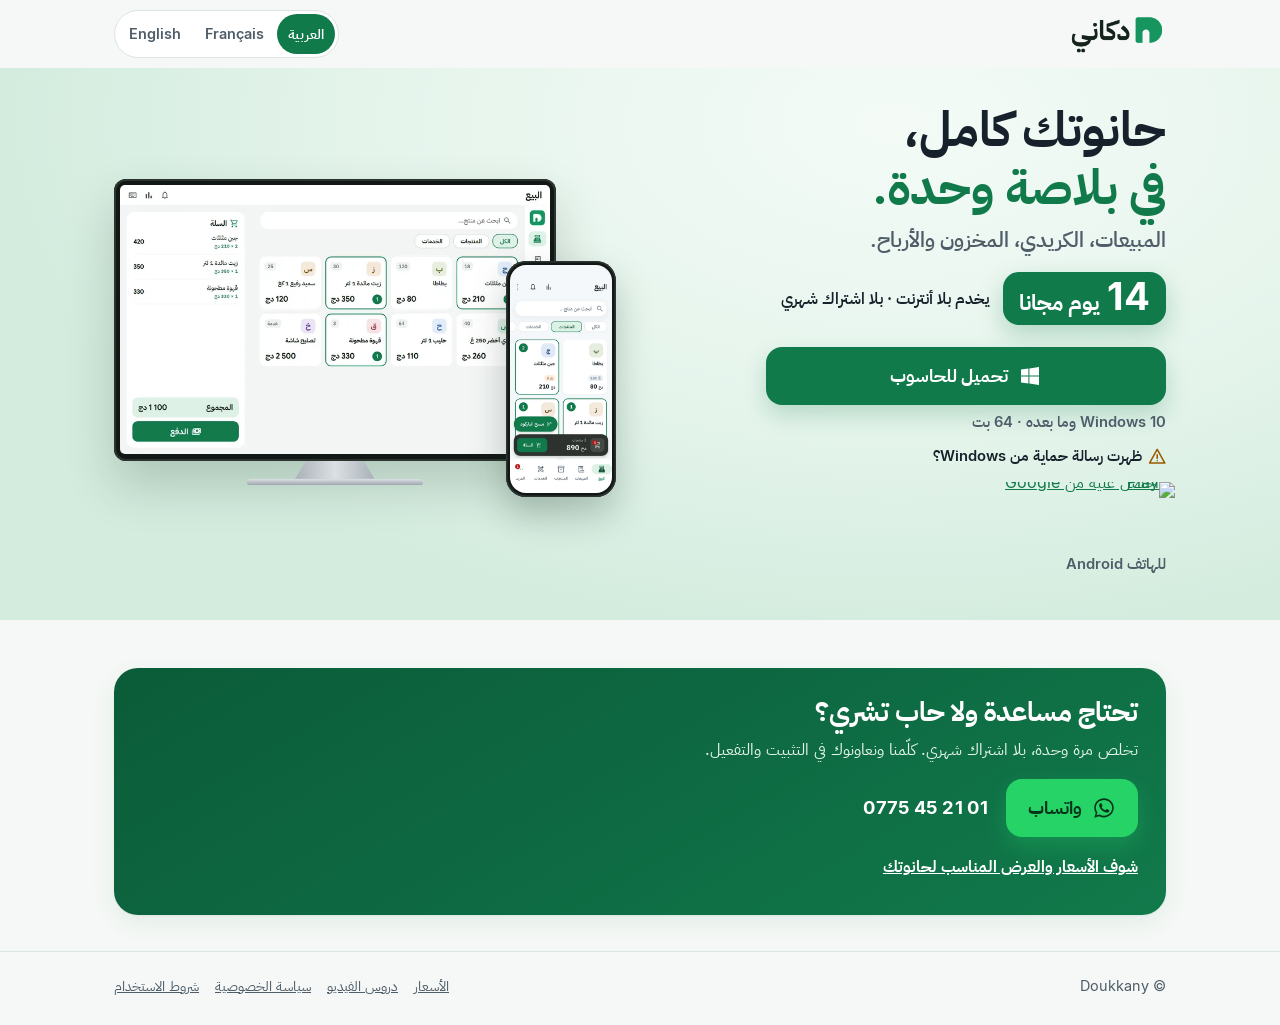
==== download/index.html @ c7aff554 "feat(tracking): website ads conversions, attribution and QualifiedDownload - tracking.js: first/last" ====
<!doctype html>
<html lang="ar" dir="rtl">
<head>
<meta charset="utf-8">
<meta name="viewport" content="width=device-width, initial-scale=1, viewport-fit=cover">
<title>تحميل دكّاني · Doukkany</title>
<meta name="description" content="Download Doukkany: point of sale and shop management for Windows and Android. Works without internet. 14-day free trial.">
<meta name="theme-color" content="#117A4B">
<link rel="icon" type="image/png" href="assets/favicon-64.png">
<link rel="apple-touch-icon" href="assets/icon-192.png">
<meta property="og:title" content="Doukkany · دكّاني">
<meta property="og:description" content="المبيعات، الكريدي، المخزون والأرباح. 14 يوم مجانا.">
<meta property="og:image" content="https://yousoft.site/doukkany-site/download/assets/pc-sell-1200.webp">
<link rel="preload" href="assets/plex-ar-bold.woff2" as="font" type="font/woff2" crossorigin>
<style>
  /* Fonts: the app's own IBM Plex Sans Arabic (Arabic) and Inter (Latin), subset, OFL (see assets/*-OFL.txt). */
  @font-face { font-family: D; src: url(assets/plex-ar-regular.woff2) format("woff2"); font-weight: 400; font-display: swap; unicode-range: U+0600-06FF, U+0750-077F, U+08A0-08FF, U+FB50-FDFF, U+FE70-FEFF, U+200C-200F; }
  @font-face { font-family: D; src: url(assets/plex-ar-semibold.woff2) format("woff2"); font-weight: 600; font-display: swap; unicode-range: U+0600-06FF, U+0750-077F, U+08A0-08FF, U+FB50-FDFF, U+FE70-FEFF, U+200C-200F; }
  @font-face { font-family: D; src: url(assets/plex-ar-bold.woff2) format("woff2"); font-weight: 700; font-display: swap; unicode-range: U+0600-06FF, U+0750-077F, U+08A0-08FF, U+FB50-FDFF, U+FE70-FEFF, U+200C-200F; }
  @font-face { font-family: D; src: url(assets/inter-regular.woff2) format("woff2"); font-weight: 400; font-display: swap; unicode-range: U+0000-00FF, U+0152-0153, U+0178, U+2013-2026, U+20AC, U+2190-2192; }
  @font-face { font-family: D; src: url(assets/inter-semibold.woff2) format("woff2"); font-weight: 600; font-display: swap; unicode-range: U+0000-00FF, U+0152-0153, U+0178, U+2013-2026, U+20AC, U+2190-2192; }
  @font-face { font-family: D; src: url(assets/inter-bold.woff2) format("woff2"); font-weight: 700; font-display: swap; unicode-range: U+0000-00FF, U+0152-0153, U+0178, U+2013-2026, U+20AC, U+2190-2192; }

  /* Brand: lib/app/theme.dart (logo green #16955F, AA green #117A4B, mint #DDF2E6, ink #17212B) and the 2026-11-25 static ads. */
  :root {
    --logo: #16955F; --green: #117A4B; --deep: #0B4A2E; --mint: #DDF2E6; --mint-2: #EEF8F2;
    --ink: #17212B; --muted: #4F5D69; --line: #DCE6E0; --bg: #F5F8F6; --card: #fff;
    --wa: #25D366;
    --r-lg: 24px; --r-md: 16px; --r-sm: 12px;
    --shadow: 0 1px 2px rgba(23,33,43,.05), 0 8px 24px rgba(17,122,75,.08);
    --wrap: 1100px; --pad: 16px;
  }
  * { box-sizing: border-box; }
  html { -webkit-text-size-adjust: 100%; scroll-behavior: smooth; }
  body { margin: 0; font-family: D, system-ui, "Segoe UI", Tahoma, Arial, sans-serif; font-weight: 400; background: var(--bg); color: var(--ink); line-height: 1.6; overflow-x: hidden; }
  img { max-width: 100%; }
  a { color: var(--green); }
  h1, h2, h3, p { margin: 0; }
  button { font: inherit; color: inherit; }
  :focus-visible { outline: 3px solid var(--logo); outline-offset: 2px; border-radius: 6px; }
  .wrap { width: 100%; max-width: var(--wrap); margin: 0 auto; padding: 0 var(--pad); }
  .skip { position: absolute; inset-inline-start: 8px; top: -60px; z-index: 50; background: var(--ink); color: #fff; padding: 10px 14px; border-radius: 10px; }
  .skip:focus { top: 8px; }
  .ic { width: 1.25em; height: 1.25em; flex: none; fill: none; stroke: currentColor; stroke-width: 2; stroke-linecap: round; stroke-linejoin: round; }
  .ic.f { fill: currentColor; stroke: none; }
  .ltr { direction: ltr; unicode-bidi: isolate; }
  [hidden] { display: none !important; }

  /* ---- Header ---- */
  .top { background: var(--bg); }
  .top-in { display: flex; align-items: center; justify-content: space-between; gap: 12px; min-height: 60px; }
  .logo { display: flex; align-items: center; text-decoration: none; }
  .logo img { display: block; height: 36px; width: auto; }
  .logo .lat { height: 24px; }
  html[lang="ar"] .logo .lat, html:not([lang="ar"]) .logo .ar { display: none; }
  .langs { display: flex; gap: 2px; padding: 3px; background: #fff; border: 1px solid var(--line); border-radius: 999px; }
  .langs button { background: transparent; border: 0; border-radius: 999px; padding: 6px 11px; min-height: 40px; min-width: 44px; cursor: pointer; font-size: .9rem; font-weight: 600; color: var(--muted); }
  .langs button[aria-pressed="true"] { background: var(--green); color: #fff; }
  .langs button:not([aria-pressed="true"]):hover { color: var(--ink); background: var(--mint-2); }

  /* ---- Hero: the promise and the download buttons, nothing else ---- */
  .hero { background: radial-gradient(900px 520px at 70% 10%, #F4FBF7 0%, #E4F4EB 60%, #D3ECDE 100%); padding: 16px 0 28px; overflow: hidden; }
  .hero-in { display: grid; gap: 22px; align-items: center; }
  h1 { font-weight: 700; font-size: clamp(1.85rem, 7.4vw, 3rem); line-height: 1.2; }
  h1 .g { color: var(--green); display: block; }
  .sub { font-size: clamp(1.05rem, 3.6vw, 1.3rem); font-weight: 600; color: var(--muted); margin-top: 8px; }
  .trial { display: flex; flex-wrap: wrap; align-items: center; gap: 6px 14px; margin-top: 16px; }
  .trial-badge { display: inline-flex; align-items: baseline; gap: 8px; background: var(--green); color: #fff; border-radius: 16px; padding: 3px 16px 5px; box-shadow: 0 10px 24px rgba(17,122,75,.25); }
  .trial-num { font-size: 1.9rem; font-weight: 700; line-height: 1.1; }
  .trial-word { font-size: 1.15rem; font-weight: 700; }
  .perks { font-size: 1rem; font-weight: 600; color: var(--ink); }

  /* Download buttons. The one for this device comes first (see data-device rules below). */
  .get { display: flex; flex-direction: column; gap: 18px; margin-top: 22px; max-width: 400px; }
  .get-row { display: flex; flex-direction: column; align-items: flex-start; gap: 6px; }
  .get-note { color: var(--muted); font-size: .92rem; font-weight: 600; }
  .btn { display: inline-flex; align-items: center; justify-content: center; gap: 10px; min-height: 58px; padding: 12px 22px; border-radius: var(--r-md); border: 0; cursor: pointer; font-weight: 700; font-size: 1.15rem; text-decoration: none; background: var(--green); color: #fff; box-shadow: 0 10px 22px rgba(17,122,75,.22); transition: background .15s, transform .15s; }
  .btn:hover { background: #0D6A40; }
  .btn:active { transform: translateY(1px); }
  .btn .ic { width: 24px; height: 24px; }
  .btn.block { width: 100%; }
  .btn.soft { background: #fff; color: var(--green); border: 2px solid var(--green); box-shadow: none; min-height: 50px; font-size: 1rem; padding: 8px 18px; }
  .btn.soft:hover { background: var(--mint-2); }
  .btn.wa { background: var(--wa); color: #06331A; box-shadow: 0 10px 22px rgba(37,211,102,.28); }
  .btn.wa:hover { background: #1FBE5B; }
  .play-badge { display: inline-block; line-height: 0; border-radius: 12px; }
  .play-badge img { height: 74px; width: auto; margin: -9px; display: block; }
  .status { font-weight: 600; color: var(--green); font-size: .95rem; }
  .status:empty, .msg:empty { display: none; }
  .msg { font-size: .92rem; font-weight: 600; color: var(--green); }
  .tip { font-size: .92rem; color: var(--muted); }
  .tip summary { cursor: pointer; font-weight: 600; color: var(--ink); list-style: none; display: flex; align-items: center; gap: 6px; min-height: 32px; }
  .tip summary::-webkit-details-marker { display: none; }
  .tip summary .ic { color: #9A5A00; }
  .tip p { margin-top: 4px; }
  .notice { background: #FFF8E1; border: 1px solid #F3DC8B; color: #5B4300; border-radius: var(--r-sm); padding: 10px 12px; font-weight: 600; font-size: .95rem; }

  /* Phones: the Google Play button first, and the computer row only sends the link to the PC. */
  #send-btn, .on-phone { display: none; }
  html[data-device="android"] #row-and, html[data-device="ios"] #row-and { order: -1; }
  html[data-device="android"] #win-btn, html[data-device="ios"] #win-btn,
  html[data-device="android"] #smartscreen, html[data-device="ios"] #smartscreen,
  html[data-device="android"] .win-req, html[data-device="ios"] .win-req { display: none; }
  html[data-device="android"] #send-btn, html[data-device="ios"] #send-btn { display: inline-flex; }
  html[data-device="android"] .on-phone, html[data-device="ios"] .on-phone { display: block; }

  /* Real app screens in a Windows monitor and an Android phone (demo data). */
  .devices { position: relative; margin: 0 auto; width: 100%; max-width: 300px; padding-bottom: 12px; }
  .mon { width: 88%; margin-inline-start: auto; }
  .mon .bez { padding: 6px 6px 7px; border-radius: 12px; background: #121816; box-shadow: 0 24px 50px rgba(20,45,32,.2), inset 0 0 0 2px #2C3430; }
  .mon .win { border-radius: 5px; overflow: hidden; background: #fff; }
  .mon .win > img { display: block; width: 100%; height: auto; aspect-ratio: 1600 / 1000; }
  .mon .neck { width: 18%; height: 18px; margin: 0 auto; background: linear-gradient(90deg, #A9B0B8, #DCE0E4 50%, #A9B0B8); clip-path: polygon(14% 0, 86% 0, 100% 100%, 0 100%); }
  .mon .foot { width: 40%; height: 6px; margin: 0 auto; border-radius: 6px 6px 3px 3px; background: linear-gradient(#DCE0E4, #9EA6AE); }
  .phn { position: absolute; inset-inline-start: 0; bottom: 0; width: 22%; padding: 4px; border-radius: 20px; background: #121816; box-shadow: 0 18px 36px rgba(20,45,32,.26), inset 0 0 0 1.5px #2C3430; }
  .phn .scr { border-radius: 16px; overflow: hidden; background: #F3F6F9; }
  .phn img { display: block; width: 100%; height: auto; aspect-ratio: 1080 / 2400; }

  /* ---- Sections ---- */
  .sec { padding-top: 36px; }
  .sec-title { font-size: clamp(1.35rem, 4.4vw, 1.7rem); font-weight: 700; line-height: 1.3; }
  .sec-sub { color: var(--muted); margin-top: 2px; }

  /* Help and buying, in one box */
  .help { background: linear-gradient(150deg, #0B5C38 0%, #0E6B43 55%, #117A4B 100%); color: #fff; border-radius: var(--r-lg); padding: 22px 20px; display: flex; flex-direction: column; gap: 8px; box-shadow: var(--shadow); }
  .help p { color: #E5F5EC; }
  .help-actions { display: flex; flex-wrap: wrap; align-items: center; gap: 10px 18px; margin-top: 8px; }
  .help .num { color: #fff; font-weight: 700; font-size: 1.15rem; letter-spacing: .02em; text-decoration: none; min-height: 44px; display: inline-flex; align-items: center; }
  .help .num:hover { text-decoration: underline; }
  .help .more { color: #fff; font-weight: 700; min-height: 44px; display: inline-flex; align-items: center; }

  footer { margin-top: 36px; padding: 22px 0 28px; border-top: 1px solid var(--line); color: var(--muted); font-size: .9rem; }
  footer .wrap { display: flex; flex-wrap: wrap; gap: 8px 18px; align-items: center; justify-content: space-between; }
  footer nav { display: flex; gap: 6px 16px; flex-wrap: wrap; }
  footer a { color: var(--muted); }

  /* ---- Larger screens ---- */
  @media (min-width: 600px) {
    :root { --pad: 24px; }
    .devices { max-width: 440px; }
    .help { padding: 26px 28px; }
  }
  @media (min-width: 1024px) {
    .top-in { min-height: 68px; }
    .logo img { height: 42px; }
    .logo .lat { height: 28px; }
    .hero { padding: 32px 0 44px; }
    .hero-in { grid-template-columns: 1fr 1fr; gap: 48px; }
    .devices { max-width: 540px; }
    .trial-num { font-size: 2.4rem; }
    .trial-word { font-size: 1.35rem; }
    .sec { padding-top: 48px; }
  }
  @media (max-width: 380px) {
    .langs button { padding: 6px 8px; min-width: 40px; font-size: .85rem; }
    .logo img { height: 32px; }
  }
  @media (prefers-reduced-motion: reduce) {
    html { scroll-behavior: auto; }
    *, *::before, *::after { transition: none !important; animation: none !important; }
  }
</style>
</head>
<body>
<svg width="0" height="0" style="position:absolute" aria-hidden="true">
  <symbol id="i-win" viewBox="0 0 24 24"><path d="M3 5.6 10.4 4.6v7H3zM11.4 4.4 21 3v8.6h-9.6zM3 12.6h7.4v7L3 18.4zM11.4 12.6H21V21l-9.6-1.4z"/></symbol>
  <symbol id="i-wa" viewBox="0 0 32 32"><path d="M16 3C8.8 3 3 8.7 3 15.8c0 2.5.7 4.8 2 6.8L3 29l6.6-2c1.9 1 4.1 1.6 6.4 1.6 7.2 0 13-5.7 13-12.8S23.2 3 16 3zm0 23.3c-2.1 0-4-.6-5.7-1.6l-.4-.2-3.9 1.2 1.2-3.8-.3-.4c-1.1-1.7-1.8-3.6-1.8-5.7C5.1 10 10 5.2 16 5.2S26.9 10 26.9 15.8 22 26.3 16 26.3zm6-7.8c-.3-.2-1.9-1-2.2-1.1-.3-.1-.5-.2-.7.2-.2.3-.8 1-1 1.2-.2.2-.4.2-.7.1-.3-.2-1.4-.5-2.6-1.6-1-.9-1.6-1.9-1.8-2.2-.2-.3 0-.5.1-.7l.5-.6c.2-.2.2-.4.3-.6.1-.2 0-.4 0-.6l-1-2.4c-.3-.6-.5-.5-.7-.5h-.6c-.2 0-.6.1-.9.4-.3.3-1.1 1.1-1.1 2.7s1.2 3.2 1.3 3.4c.2.2 2.3 3.6 5.7 5 2.8 1.1 3.4.9 4 .8.6-.1 1.9-.8 2.2-1.5.3-.7.3-1.4.2-1.5-.1-.2-.3-.3-.6-.4z"/></symbol>
  <symbol id="i-dl" viewBox="0 0 24 24"><path d="M12 3v12M7 10l5 5 5-5M4 19h16"/></symbol>
  <symbol id="i-send" viewBox="0 0 24 24"><path d="M22 2 11 13M22 2l-7 20-4-9-9-4z"/></symbol>
  <symbol id="i-warn" viewBox="0 0 24 24"><path d="M12 3l10 18H2zM12 10v5M12 18h.01"/></symbol>
</svg>

<a class="skip" href="#download" data-t="skip">انتقل إلى التحميل</a>

<header class="top" id="top">
  <div class="wrap top-in">
    <a class="logo" href="../" data-t-aria="home" aria-label="دكّاني">
      <img class="ar" src="assets/doukkany-wordmark-ar.png" width="360" height="154" alt="دكّاني">
      <img class="lat" src="assets/doukkany-wordmark-latin.png" width="400" height="98" alt="Doukkany">
    </a>
    <nav class="langs" aria-label="Language">
      <button type="button" data-lang="ar" lang="ar">العربية</button>
      <button type="button" data-lang="fr" lang="fr">Français</button>
      <button type="button" data-lang="en" lang="en">English</button>
    </nav>
  </div>
</header>

<main id="main">
  <section class="hero" aria-labelledby="hero-title">
    <div class="wrap hero-in">
      <div>
        <h1 id="hero-title"><span data-t="h1a">حانوتك كامل،</span> <span class="g" data-t="h1b">في بلاصة وحدة.</span></h1>
        <p class="sub" data-t="heroSub">المبيعات، الكريدي، المخزون والأرباح.</p>
        <div class="trial">
          <span class="trial-badge"><span class="trial-num ltr">14</span><span class="trial-word" data-t="trialWord">يوم مجانا</span></span>
          <span class="perks" data-t="perks">يخدم بلا أنترنت · بلا اشتراك شهري</span>
        </div>

        <div class="get" id="download">
          <p class="notice" id="phone-get-win" hidden data-t="phoneGetWin">هذا الرابط لتحميل نسخة الحاسوب. افتحه على حاسوبك، أو حمّل تطبيق الهاتف من Google Play.</p>

          <div class="get-row" id="row-win">
            <p class="get-note on-phone" data-t="pcOnPhone">تحب تحطّو في الحاسوب؟</p>
            <a class="btn block" id="win-btn" href="https://github.com/dzstoredzd/doukkany-releases/releases/latest"><svg class="ic f" aria-hidden="true"><use href="#i-win"/></svg><span data-t="winBtn">تحميل للحاسوب</span></a>
            <button type="button" class="btn soft" id="send-btn"><svg class="ic" aria-hidden="true"><use href="#i-send"/></svg><span data-t="sendBtn">ابعث الرابط للحاسوب</span></button>
            <p class="get-note win-req" data-t="winReq">Windows 10 وما بعده · 64 بت</p>
            <p class="status" id="status" role="status"></p>
            <p class="msg" id="send-msg" role="status"></p>
            <details class="tip" id="smartscreen">
              <summary><svg class="ic" aria-hidden="true"><use href="#i-warn"/></svg><span data-t="smartTitle">ظهرت رسالة حماية من Windows؟</span></summary>
              <p data-t="smartBody">هذا يحدث مع البرامج الجديدة. اضغط «مزيد من المعلومات» (More info)، ثم «تشغيل على أي حال» (Run anyway).</p>
            </details>
          </div>

          <div class="get-row" id="row-and">
            <a class="play-badge" id="play-btn" href="https://play.google.com/store/apps/details?id=com.yousoft.doukkany"><img id="play-img" src="https://play.google.com/intl/en_us/badges/static/images/badges/ar_badge_web_generic.png" width="646" height="250" alt="احصل عليه من Google Play" data-t-alt="playAlt"></a>
            <p class="get-note" id="and-note" data-t="andReq">للهاتف Android</p>
          </div>
        </div>
      </div>

      <div class="devices">
        <div class="mon">
          <div class="bez"><div class="win">
            <img src="assets/pc-sell-760.webp" srcset="assets/pc-sell-760.webp 760w, assets/pc-sell-1200.webp 1200w" sizes="(min-width:1024px) 480px, 80vw" width="1200" height="750" alt="شاشة البيع في دكّاني على حاسوب Windows" data-t-alt="altPc" fetchpriority="high">
          </div></div>
          <div class="neck"></div><div class="foot"></div>
        </div>
        <div class="phn"><div class="scr">
          <img src="assets/01-sell-360.webp" srcset="assets/01-sell-360.webp 360w, assets/01-sell-540.webp 540w" sizes="(min-width:1024px) 120px, 22vw" width="540" height="1200" alt="شاشة البيع في دكّاني على هاتف Android" data-t-alt="altPhone" loading="lazy">
        </div></div>
      </div>
    </div>
  </section>

  <section class="sec wrap" id="support" aria-labelledby="support-title">
    <div class="help">
      <h2 class="sec-title" id="support-title" data-t="supportTitle">تحتاج مساعدة ولا حاب تشري؟</h2>
      <p data-t="supportText">تخلص مرة وحدة، بلا اشتراك شهري. كلّمنا ونعاونوك في التثبيت والتفعيل.</p>
      <div class="help-actions">
        <a class="btn wa" id="wa-btn" href="https://wa.me/213775452101" target="_blank" rel="noopener"><svg class="ic f" aria-hidden="true"><use href="#i-wa"/></svg><span data-t="waBtn">واتساب</span></a>
        <a class="num ltr" href="tel:+213775452101">0775 45 21 01</a>
      </div>
      <a class="more" href="../start/" data-t="startLink">شوف الأسعار والعرض المناسب لحانوتك</a>
    </div>
  </section>
</main>

<footer id="footer">
  <div class="wrap">
    <span>© Doukkany</span>
    <nav aria-label="Legal">
      <a href="../start/#prices" data-t="pricesLink">الأسعار</a>
      <a href="../learn/" data-t="learnLink">دروس الفيديو</a>
      <a href="../privacy.html" data-t="privacyLink">سياسة الخصوصية</a>
      <a href="../terms.html" data-t="terms">شروط الاستخدام</a>
      <span data-dk-consent-wrap hidden><a href="#" data-dk-consent-open data-t="cookieLink">خيارات القياس</a></span>
    </nav>
  </div>
</footer>

<script src="../js/tracking.js?v=4"></script>
<script>
(function () {
  'use strict';
  var TEXT = {
    ar: {
      title: 'تحميل دكّاني · Doukkany',
      skip: 'انتقل إلى التحميل', home: 'دكّاني: الصفحة الرئيسية',
      h1a: 'حانوتك كامل،', h1b: 'في بلاصة وحدة.',
      heroSub: 'المبيعات، الكريدي، المخزون والأرباح.',
      trialWord: 'يوم مجانا', perks: 'يخدم بلا أنترنت · بلا اشتراك شهري',
      altPc: 'شاشة البيع في دكّاني على حاسوب Windows', altPhone: 'شاشة البيع في دكّاني على هاتف Android',
      winBtn: 'تحميل للحاسوب', winReq: 'Windows 10 وما بعده · 64 بت',
      starting: 'سيبدأ التنزيل بعد لحظات…',
      smartTitle: 'ظهرت رسالة حماية من Windows؟',
      smartBody: 'هذا يحدث مع البرامج الجديدة. اضغط «مزيد من المعلومات» (More info)، ثم «تشغيل على أي حال» (Run anyway).',
      playAlt: 'احصل عليه من Google Play', andReq: 'للهاتف Android',
      iosReq: 'تطبيق الهاتف متوفر على Android فقط حاليًا.',
      phoneGetWin: 'هذا الرابط لتحميل نسخة الحاسوب. افتحه على حاسوبك، أو حمّل تطبيق الهاتف من Google Play.',
      pcOnPhone: 'تحب تحطّو في الحاسوب؟', sendBtn: 'ابعث الرابط للحاسوب',
      sent: 'تم. افتح الرابط على الحاسوب والتحميل يبدأ وحده.',
      shareText: 'رابط تحميل دكّاني للحاسوب (Windows 10 وما بعده):',
      supportTitle: 'تحتاج مساعدة ولا حاب تشري؟',
      supportText: 'تخلص مرة وحدة، بلا اشتراك شهري. كلّمنا ونعاونوك في التثبيت والتفعيل.',
      waBtn: 'واتساب',
      waMessage: 'السلام عليكم، عندي سؤال على دكّاني.',
      startLink: 'شوف الأسعار والعرض المناسب لحانوتك', pricesLink: 'الأسعار',
      learnLink: 'دروس الفيديو', privacyLink: 'سياسة الخصوصية', terms: 'شروط الاستخدام', cookieLink: 'خيارات القياس'
    },
    fr: {
      title: 'Télécharger Doukkany',
      skip: 'Aller au téléchargement', home: 'Doukkany : accueil',
      h1a: 'Tout votre magasin,', h1b: 'au même endroit.',
      heroSub: 'Ventes, crédit clients, stock et bénéfices.',
      trialWord: 'jours gratuits', perks: 'Marche sans internet · Sans abonnement',
      altPc: 'Écran de vente de Doukkany sur un PC Windows', altPhone: 'Écran de vente de Doukkany sur un téléphone Android',
      winBtn: 'Télécharger pour PC', winReq: 'Windows 10 et plus · 64 bits',
      starting: 'Le téléchargement va commencer…',
      smartTitle: 'Windows affiche un avertissement ?',
      smartBody: 'Cela arrive avec les nouveaux logiciels. Cliquez sur « Informations complémentaires », puis sur « Exécuter quand même ».',
      playAlt: 'Disponible sur Google Play', andReq: 'Pour téléphone Android',
      iosReq: 'L’application mobile n’existe que sur Android pour l’instant.',
      phoneGetWin: 'Ce lien sert à télécharger la version PC. Ouvrez-le sur votre ordinateur, ou installez l’application mobile depuis Google Play.',
      pcOnPhone: 'Vous le voulez sur votre PC ?', sendBtn: 'Envoyer le lien au PC',
      sent: 'C’est fait. Ouvrez le lien sur le PC : le téléchargement démarre tout seul.',
      shareText: 'Lien de téléchargement de Doukkany pour PC (Windows 10 et plus) :',
      supportTitle: 'Besoin d’aide ou envie d’acheter ?',
      supportText: 'Vous payez une seule fois, sans abonnement. Contactez-nous : on vous aide à installer et à activer.',
      waBtn: 'WhatsApp',
      waMessage: 'Bonjour, j’ai une question sur Doukkany.',
      startLink: 'Voir les tarifs et la formule pour votre magasin', pricesLink: 'Tarifs',
      learnLink: 'Vidéos de formation', privacyLink: 'Confidentialité', terms: 'Conditions d’utilisation', cookieLink: 'Choix de mesure'
    },
    en: {
      title: 'Download Doukkany',
      skip: 'Skip to download', home: 'Doukkany: home',
      h1a: 'Your whole shop,', h1b: 'in one place.',
      heroSub: 'Sales, customer credit, stock and profit.',
      trialWord: 'days free', perks: 'Works without internet · No subscription',
      altPc: 'Doukkany sales screen on a Windows PC', altPhone: 'Doukkany sales screen on an Android phone',
      winBtn: 'Download for PC', winReq: 'Windows 10 and newer · 64-bit',
      starting: 'Your download will start in a moment…',
      smartTitle: 'Windows shows a warning?',
      smartBody: 'This happens with new software. Click “More info”, then “Run anyway”.',
      playAlt: 'Get it on Google Play', andReq: 'For Android phones',
      iosReq: 'The phone app is only on Android for now.',
      phoneGetWin: 'This link downloads the PC version. Open it on your computer, or get the phone app from Google Play.',
      pcOnPhone: 'Want it on your PC?', sendBtn: 'Send the link to your PC',
      sent: 'Done. Open the link on your PC: the download starts by itself.',
      shareText: 'Doukkany download link for PC (Windows 10 and newer):',
      supportTitle: 'Need help, or ready to buy?',
      supportText: 'Pay once, no subscription. Contact us and we help you install and activate.',
      waBtn: 'WhatsApp',
      waMessage: 'Hello, I have a question about Doukkany.',
      startLink: 'See the prices and the right offer for your shop', pricesLink: 'Prices',
      learnLink: 'Video lessons', privacyLink: 'Privacy', terms: 'Terms', cookieLink: 'Measurement choices'
    }
  };

  var PLAY_URL = 'https://play.google.com/store/apps/details?id=com.yousoft.doukkany';
  var RELEASE_PAGE = 'https://github.com/dzstoredzd/doukkany-releases/releases/latest';
  // Same "latest Windows version" file the app's auto-update reads.
  var FEED_URL = 'https://raw.githubusercontent.com/dzstoredzd/doukkany-releases/main/doukkany/stable/latest.json';
  var API_URL = 'https://api.github.com/repos/dzstoredzd/doukkany-releases/releases/latest';
  // Same support number as the app (kSupportPhone in support_center.dart).
  var WA_NUMBER = '213775452101';

  var params = new URLSearchParams(location.search);
  var lang = 'ar';
  var latest = null; // { url, label, size, signed }
  function $(id) { return document.getElementById(id); }

  // ---- Tracking (../js/tracking.js). The page works the same if it did not load. ----
  var tracking = window.dkTracking || null;
  function track(name, p) { try { if (tracking) tracking.track(name, p); } catch (e) {} }

  // Adds this visit's campaign (utm_*) to a link we hand out, so the visit it leads to
  // (often on another device) keeps the same ad. 'via' says how the link was handed out.
  function withCampaign(url, via) {
    var q = tracking ? tracking.campaignQuery(via) : '';
    if (!q) return url;
    return url + (url.indexOf('?') === -1 ? '?' : '&') + q;
  }

  // Google Play gives 'referrer' to the app on its first open (Play Install Referrer).
  // With ads consent only, the referrer also carries dk_ads=1 + Meta's click id (tracking.js).
  function playUrl() {
    var q = tracking ? (tracking.playReferrer ? tracking.playReferrer() : tracking.campaignQuery()) : '';
    return q ? PLAY_URL + '&referrer=' + encodeURIComponent(q) : PLAY_URL;
  }
  function waUrl() { return 'https://wa.me/' + WA_NUMBER + '?text=' + encodeURIComponent(TEXT[lang].waMessage); }
  function pageUrl() { return location.origin + location.pathname; }
  function winLink(via) { return withCampaign(pageUrl() + '?get=windows&lang=' + lang, via); }

  // ---- Device: only reorders the two download rows (CSS, data-device). ----
  var DEVICE = (function () {
    var ua = navigator.userAgent || '';
    if (/android/i.test(ua)) return 'android';
    if (/iphone|ipad|ipod/i.test(ua) || (navigator.platform === 'MacIntel' && navigator.maxTouchPoints > 1)) return 'ios';
    if (/windows/i.test(ua)) return 'windows';
    return 'other';
  })();
  var IS_PHONE = DEVICE === 'android' || DEVICE === 'ios';
  document.documentElement.setAttribute('data-device', DEVICE);

  // ---- Language ----
  function pickLang() {
    var asked = params.get('lang');
    if (TEXT[asked]) return asked;
    try { var saved = localStorage.getItem('doukkany-lang'); if (TEXT[saved]) return saved; } catch (e) {}
    return 'ar'; // Arabic by default; the browser language is not used.
  }

  function setLang(next) {
    lang = next;
    var t = TEXT[lang];
    document.documentElement.lang = lang;
    document.documentElement.dir = lang === 'ar' ? 'rtl' : 'ltr';
    document.title = t.title;
    document.querySelectorAll('[data-t]').forEach(function (el) { el.textContent = t[el.getAttribute('data-t')]; });
    document.querySelectorAll('[data-t-aria]').forEach(function (el) { el.setAttribute('aria-label', t[el.getAttribute('data-t-aria')]); });
    document.querySelectorAll('[data-t-alt]').forEach(function (el) { el.alt = t[el.getAttribute('data-t-alt')]; });
    document.querySelectorAll('.langs button').forEach(function (b) {
      b.setAttribute('aria-pressed', String(b.getAttribute('data-lang') === lang));
    });
    $('play-img').src = 'https://play.google.com/intl/en_us/badges/static/images/badges/' + lang + '_badge_web_generic.png';
    if (DEVICE === 'ios') $('and-note').textContent = t.iosReq;
    $('play-btn').href = playUrl();
    $('wa-btn').href = waUrl();
    if ($('status').textContent) $('status').textContent = t.starting;
    $('send-msg').textContent = '';
    try { localStorage.setItem('doukkany-lang', lang); } catch (e) {}
  }

  document.querySelectorAll('.langs button').forEach(function (b) {
    b.addEventListener('click', function () {
      var next = b.getAttribute('data-lang');
      if (next !== lang) track('language_changed', { from_language: lang, to_language: next });
      setLang(next);
    });
  });

  // ---- Latest Windows installer ----
  function fromFeed() {
    return fetch(FEED_URL, { cache: 'no-cache' })
      .then(function (r) { if (!r.ok) throw new Error('feed ' + r.status); return r.json(); })
      .then(function (f) {
        if (!f.downloadUrl || !/\.exe$/i.test(f.downloadUrl)) throw new Error('feed has no installer');
        return { url: f.downloadUrl, label: f.version + ' (' + f.build + ')', size: f.size, signed: f.signed };
      });
  }

  function fromApi() {
    return fetch(API_URL, { headers: { 'Accept': 'application/vnd.github+json' } })
      .then(function (r) { if (!r.ok) throw new Error('api ' + r.status); return r.json(); })
      .then(function (rel) {
        var exe = (rel.assets || []).filter(function (a) { return /^Doukkany-.*\.exe$/i.test(a.name); })[0];
        if (!exe) throw new Error('release has no installer');
        var m = /^v?(\d+\.\d+\.\d+)-(\d+)$/.exec(rel.tag_name || '');
        return { url: exe.browser_download_url, label: m ? m[1] + ' (' + m[2] + ')' : rel.tag_name, size: exe.size };
      });
  }

  // Resolved once; every click and ?get=windows waits for the same answer.
  var latestPromise = fromFeed().catch(fromApi).then(function (found) {
    latest = found;
    $('win-btn').href = found.url;
    // Only a build the feed calls signed hides the Windows warning help.
    $('smartscreen').hidden = found.signed === true;
    return found;
  }).catch(function () { return null; });

  // A click on the button (or a shared ?get=windows link) only. It does not prove the
  // file finished downloading or that the app was installed.
  function trackWindows(trigger, found) {
    track('windows_download_clicked', {
      platform: 'windows',
      download_trigger: trigger,
      link_type: found ? 'installer' : 'release_page',
      app_version: found ? found.label : undefined
    });
  }

  function startDownload(trigger) {
    $('status').textContent = TEXT[lang].starting;
    latestPromise.then(function (found) {
      trackWindows(trigger, found);
      // If GitHub could not be reached, open the latest release page instead.
      location.href = found ? found.url : RELEASE_PAGE;
    });
  }

  $('win-btn').addEventListener('click', function (e) {
    if (latest) { trackWindows('button', latest); return; } // the link already points to the newest installer
    e.preventDefault();
    startDownload('button');
  });

  $('play-btn').addEventListener('click', function () {
    $('play-btn').href = playUrl(); // the consent answer may have come after the page was drawn
    track('google_play_clicked', { platform: 'android', link_type: 'play_store' });
  });

  // ---- Phones: send the PC link to yourself (share sheet, else WhatsApp) ----
  $('send-btn').addEventListener('click', function () {
    var t = TEXT[lang];
    if (navigator.share) {
      navigator.share({ title: t.title, text: t.shareText, url: winLink('share') }).then(function () {
        $('send-msg').textContent = t.sent;
        track('download_link_shared', { method: 'web_share' });
      }, function (err) {
        if (err && err.name === 'AbortError') return; // closed without sharing: not counted
        shareByWhatsApp();
      });
    } else {
      shareByWhatsApp();
    }
  });
  // WhatsApp opens with the link written in; we cannot know it was sent.
  function shareByWhatsApp() {
    track('download_link_shared', { method: 'whatsapp' });
    window.open('https://wa.me/?text=' + encodeURIComponent(TEXT[lang].shareText + '\n' + winLink('share')), '_blank', 'noopener');
  }

  // ---- WhatsApp support ----
  $('wa-btn').addEventListener('click', function () {
    track('whatsapp_support_clicked', { link_type: 'whatsapp', method: 'section' });
  });

  setLang(pickLang());

  // A shared link like .../download/?get=windows starts the newest installer download on a
  // computer. On a phone it only explains that the link is for the computer.
  if (params.get('get') === 'windows') {
    if (IS_PHONE) $('phone-get-win').hidden = false;
    else startDownload('shared_link');
  }
})();
</script>
</body>
</html>
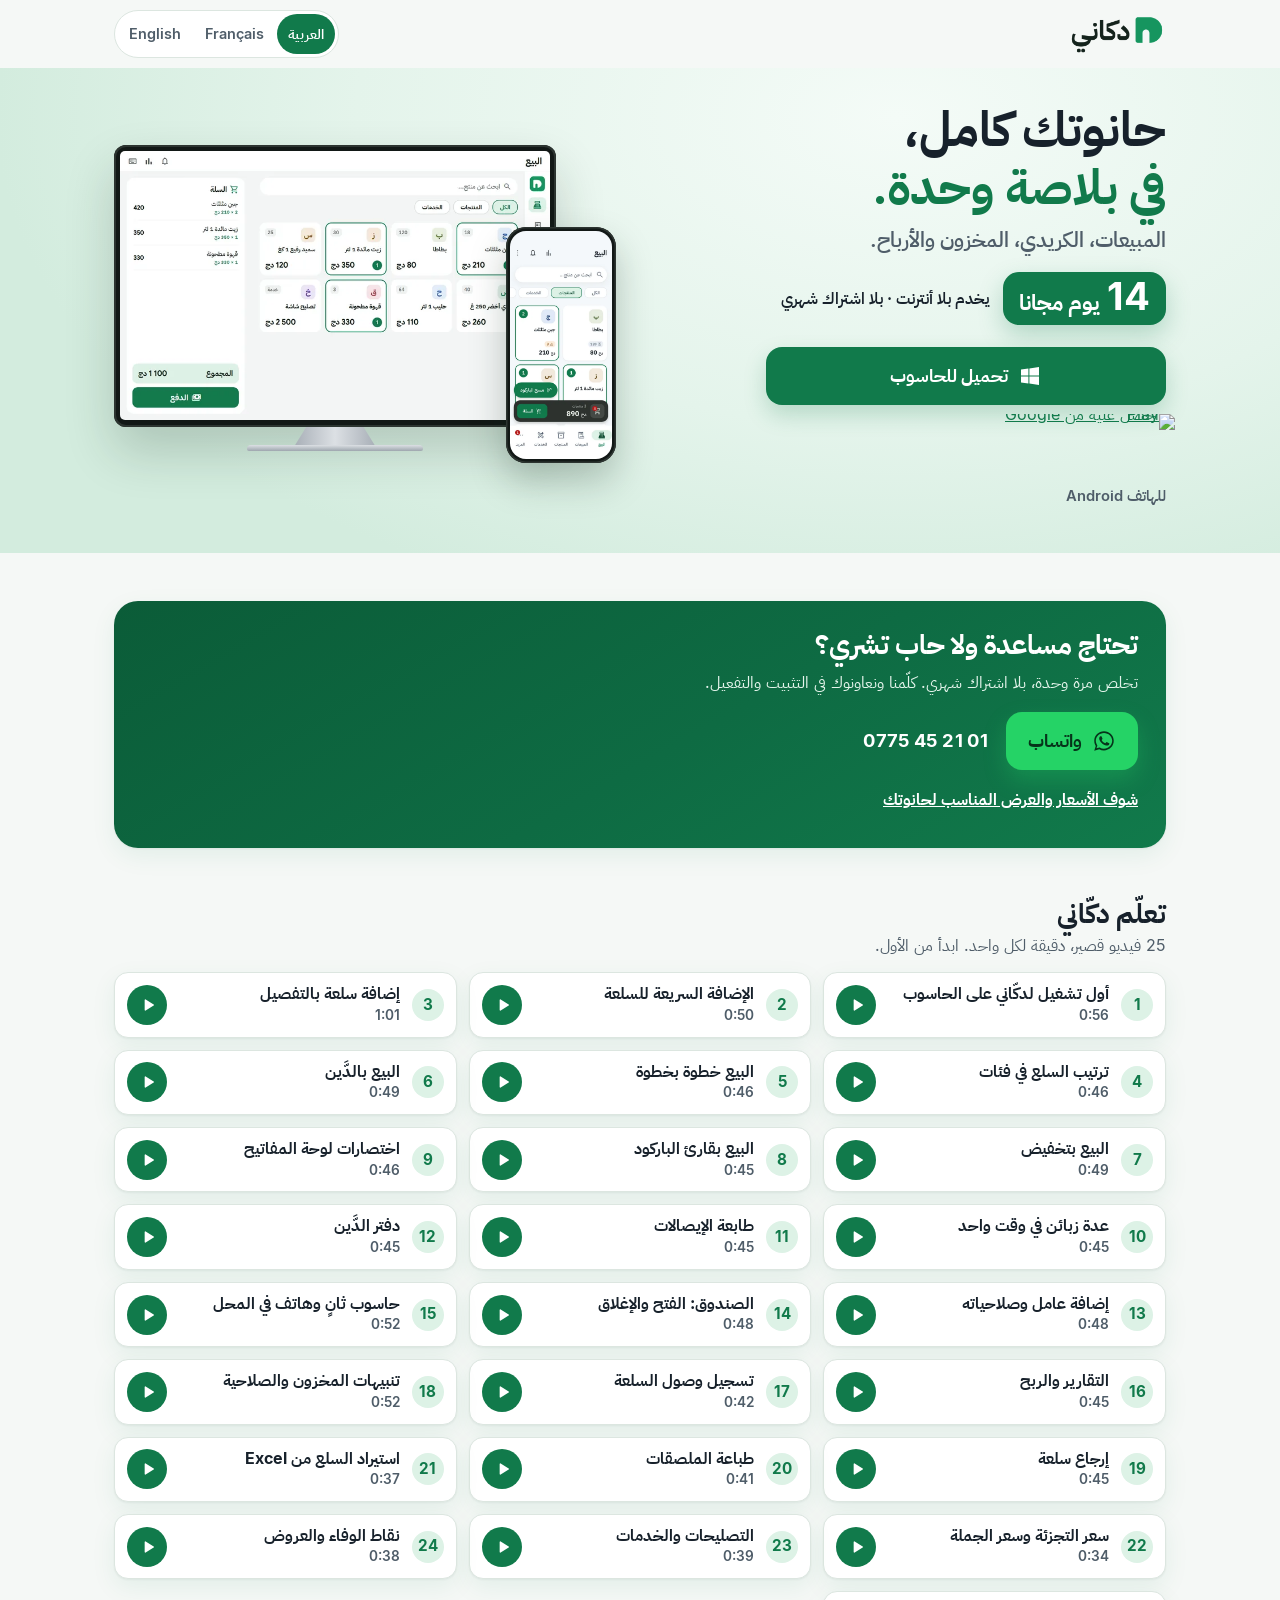
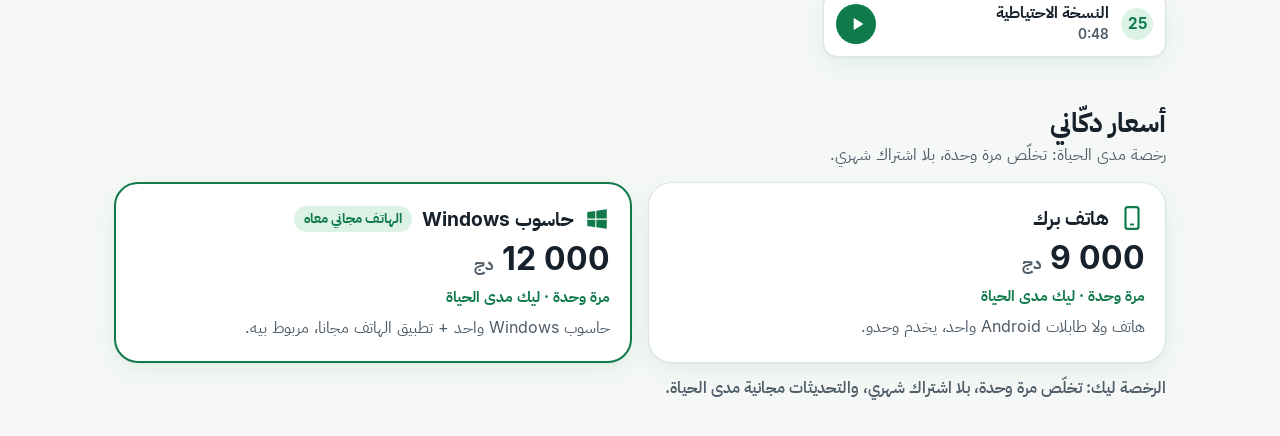
==== commit 60767877: "feat(download): add lessons and prices, remove footer and Windows notes - Full list of the 25 video " ====
--- a/download/index.html
+++ b/download/index.html
@@ -88,19 +88,12 @@
   .status { font-weight: 600; color: var(--green); font-size: .95rem; }
   .status:empty, .msg:empty { display: none; }
   .msg { font-size: .92rem; font-weight: 600; color: var(--green); }
-  .tip { font-size: .92rem; color: var(--muted); }
-  .tip summary { cursor: pointer; font-weight: 600; color: var(--ink); list-style: none; display: flex; align-items: center; gap: 6px; min-height: 32px; }
-  .tip summary::-webkit-details-marker { display: none; }
-  .tip summary .ic { color: #9A5A00; }
-  .tip p { margin-top: 4px; }
   .notice { background: #FFF8E1; border: 1px solid #F3DC8B; color: #5B4300; border-radius: var(--r-sm); padding: 10px 12px; font-weight: 600; font-size: .95rem; }
 
   /* Phones: the Google Play button first, and the computer row only sends the link to the PC. */
   #send-btn, .on-phone { display: none; }
   html[data-device="android"] #row-and, html[data-device="ios"] #row-and { order: -1; }
-  html[data-device="android"] #win-btn, html[data-device="ios"] #win-btn,
-  html[data-device="android"] #smartscreen, html[data-device="ios"] #smartscreen,
-  html[data-device="android"] .win-req, html[data-device="ios"] .win-req { display: none; }
+  html[data-device="android"] #win-btn, html[data-device="ios"] #win-btn { display: none; }
   html[data-device="android"] #send-btn, html[data-device="ios"] #send-btn { display: inline-flex; }
   html[data-device="android"] .on-phone, html[data-device="ios"] .on-phone { display: block; }
 
@@ -118,6 +111,7 @@
 
   /* ---- Sections ---- */
   .sec { padding-top: 36px; }
+  main { padding-bottom: 36px; }
   .sec-title { font-size: clamp(1.35rem, 4.4vw, 1.7rem); font-weight: 700; line-height: 1.3; }
   .sec-sub { color: var(--muted); margin-top: 2px; }
 
@@ -129,16 +123,38 @@
   .help .num:hover { text-decoration: underline; }
   .help .more { color: #fff; font-weight: 700; min-height: 44px; display: inline-flex; align-items: center; }
 
-  footer { margin-top: 36px; padding: 22px 0 28px; border-top: 1px solid var(--line); color: var(--muted); font-size: .9rem; }
-  footer .wrap { display: flex; flex-wrap: wrap; gap: 8px 18px; align-items: center; justify-content: space-between; }
-  footer nav { display: flex; gap: 6px 16px; flex-wrap: wrap; }
-  footer a { color: var(--muted); }
+  /* The 25 video lessons (../js/lessons.js). Each opens on YouTube. Phone: one column. */
+  .lessons { list-style: none; margin: 14px 0 0; padding: 0; display: grid; gap: 8px; }
+  .lesson { display: flex; align-items: center; gap: 12px; height: 100%; padding: 10px 12px; min-height: 64px; text-decoration: none; color: var(--ink); background: var(--card); border: 1px solid var(--line); border-radius: 14px; box-shadow: var(--shadow); transition: border-color .15s; }
+  .lesson:hover { border-color: var(--logo); }
+  .ls-num { flex: none; width: 32px; height: 32px; border-radius: 50%; background: var(--mint); color: var(--green); font-weight: 700; display: grid; place-items: center; font-size: .95rem; }
+  .ls-txt { flex: 1; min-width: 0; }
+  .ls-tt { display: block; font-weight: 700; line-height: 1.35; }
+  .ls-td { display: block; color: var(--muted); font-size: .85rem; font-weight: 600; }
+  .ls-go { flex: none; width: 40px; height: 40px; border-radius: 50%; background: var(--green); color: #fff; display: grid; place-items: center; }
+  .ls-go .ic { width: 16px; height: 16px; margin-left: 2px; }
+
+  /* Prices (../js/offer.js): phone only, and one Windows PC with the phone app free. Lifetime licence. */
+  .plans { display: grid; gap: 12px; margin-top: 14px; }
+  .plan { position: relative; background: var(--card); border: 1px solid var(--line); border-radius: var(--r-lg); padding: 20px; box-shadow: var(--shadow); display: flex; flex-direction: column; gap: 6px; }
+  .plan.main { border: 2px solid var(--green); }
+  .plan-head { display: flex; align-items: center; gap: 10px; flex-wrap: wrap; }
+  .plan-head .ic { width: 26px; height: 26px; color: var(--green); }
+  .plan-name { font-size: 1.2rem; font-weight: 700; }
+  .plan-tag { background: var(--mint); color: var(--green); border-radius: 999px; padding: 2px 10px; font-size: .85rem; font-weight: 700; }
+  .plan-price { font-size: 2rem; font-weight: 700; line-height: 1.2; color: var(--ink); }
+  .plan-price small { font-size: 1.05rem; font-weight: 700; color: var(--muted); }
+  .plan-life { color: var(--green); font-weight: 700; font-size: .95rem; }
+  .plan-desc { color: var(--muted); }
+  .lic { margin-top: 12px; color: var(--muted); font-weight: 600; }
 
   /* ---- Larger screens ---- */
   @media (min-width: 600px) {
     :root { --pad: 24px; }
     .devices { max-width: 440px; }
     .help { padding: 26px 28px; }
+    .lessons { grid-template-columns: repeat(2, 1fr); gap: 12px; }
+    .plans { grid-template-columns: repeat(2, 1fr); gap: 16px; }
   }
   @media (min-width: 1024px) {
     .top-in { min-height: 68px; }
@@ -150,6 +166,7 @@
     .trial-num { font-size: 2.4rem; }
     .trial-word { font-size: 1.35rem; }
     .sec { padding-top: 48px; }
+    .lessons { grid-template-columns: repeat(3, 1fr); }
   }
   @media (max-width: 380px) {
     .langs button { padding: 6px 8px; min-width: 40px; font-size: .85rem; }
@@ -167,7 +184,8 @@
   <symbol id="i-wa" viewBox="0 0 32 32"><path d="M16 3C8.8 3 3 8.7 3 15.8c0 2.5.7 4.8 2 6.8L3 29l6.6-2c1.9 1 4.1 1.6 6.4 1.6 7.2 0 13-5.7 13-12.8S23.2 3 16 3zm0 23.3c-2.1 0-4-.6-5.7-1.6l-.4-.2-3.9 1.2 1.2-3.8-.3-.4c-1.1-1.7-1.8-3.6-1.8-5.7C5.1 10 10 5.2 16 5.2S26.9 10 26.9 15.8 22 26.3 16 26.3zm6-7.8c-.3-.2-1.9-1-2.2-1.1-.3-.1-.5-.2-.7.2-.2.3-.8 1-1 1.2-.2.2-.4.2-.7.1-.3-.2-1.4-.5-2.6-1.6-1-.9-1.6-1.9-1.8-2.2-.2-.3 0-.5.1-.7l.5-.6c.2-.2.2-.4.3-.6.1-.2 0-.4 0-.6l-1-2.4c-.3-.6-.5-.5-.7-.5h-.6c-.2 0-.6.1-.9.4-.3.3-1.1 1.1-1.1 2.7s1.2 3.2 1.3 3.4c.2.2 2.3 3.6 5.7 5 2.8 1.1 3.4.9 4 .8.6-.1 1.9-.8 2.2-1.5.3-.7.3-1.4.2-1.5-.1-.2-.3-.3-.6-.4z"/></symbol>
   <symbol id="i-dl" viewBox="0 0 24 24"><path d="M12 3v12M7 10l5 5 5-5M4 19h16"/></symbol>
   <symbol id="i-send" viewBox="0 0 24 24"><path d="M22 2 11 13M22 2l-7 20-4-9-9-4z"/></symbol>
-  <symbol id="i-warn" viewBox="0 0 24 24"><path d="M12 3l10 18H2zM12 10v5M12 18h.01"/></symbol>
+  <symbol id="i-phone" viewBox="0 0 24 24"><rect x="6" y="2" width="12" height="20" rx="2"/><path d="M11 18h2"/></symbol>
+  <symbol id="i-play" viewBox="0 0 24 24"><path d="M7 4.5v15a1 1 0 0 0 1.5.9l12-7.5a1 1 0 0 0 0-1.8l-12-7.5A1 1 0 0 0 7 4.5z"/></symbol>
 </svg>
 
 <a class="skip" href="#download" data-t="skip">انتقل إلى التحميل</a>
@@ -204,13 +222,8 @@
             <p class="get-note on-phone" data-t="pcOnPhone">تحب تحطّو في الحاسوب؟</p>
             <a class="btn block" id="win-btn" href="https://github.com/dzstoredzd/doukkany-releases/releases/latest"><svg class="ic f" aria-hidden="true"><use href="#i-win"/></svg><span data-t="winBtn">تحميل للحاسوب</span></a>
             <button type="button" class="btn soft" id="send-btn"><svg class="ic" aria-hidden="true"><use href="#i-send"/></svg><span data-t="sendBtn">ابعث الرابط للحاسوب</span></button>
-            <p class="get-note win-req" data-t="winReq">Windows 10 وما بعده · 64 بت</p>
             <p class="status" id="status" role="status"></p>
             <p class="msg" id="send-msg" role="status"></p>
-            <details class="tip" id="smartscreen">
-              <summary><svg class="ic" aria-hidden="true"><use href="#i-warn"/></svg><span data-t="smartTitle">ظهرت رسالة حماية من Windows؟</span></summary>
-              <p data-t="smartBody">هذا يحدث مع البرامج الجديدة. اضغط «مزيد من المعلومات» (More info)، ثم «تشغيل على أي حال» (Run anyway).</p>
-            </details>
           </div>
 
           <div class="get-row" id="row-and">
@@ -245,22 +258,37 @@
       <a class="more" href="../start/" data-t="startLink">شوف الأسعار والعرض المناسب لحانوتك</a>
     </div>
   </section>
+
+  <section class="sec wrap" id="lessons-sec" aria-labelledby="lessons-title">
+    <h2 class="sec-title" id="lessons-title" data-t="lessonsTitle">تعلّم دكّاني</h2>
+    <p class="sec-sub" data-t="lessonsSub">25 فيديو قصير، دقيقة لكل واحد. ابدأ من الأول.</p>
+    <ol class="lessons" id="lessons"></ol>
+  </section>
+
+  <section class="sec wrap" id="prices" aria-labelledby="prices-title">
+    <h2 class="sec-title" id="prices-title" data-t="pricesTitle">أسعار دكّاني</h2>
+    <p class="sec-sub" data-t="pricesSub">رخصة مدى الحياة: تخلّص مرة وحدة، بلا اشتراك شهري.</p>
+    <div class="plans">
+      <div class="plan">
+        <div class="plan-head"><svg class="ic" aria-hidden="true"><use href="#i-phone"/></svg><h3 class="plan-name" data-t="planPhone">هاتف برك</h3></div>
+        <p class="plan-price"><bdi class="ltr" id="price-phone">9 000</bdi> <small data-t="da">دج</small></p>
+        <p class="plan-life" data-t="once">مرة وحدة · ليك مدى الحياة</p>
+        <p class="plan-desc" data-t="planPhoneDesc">هاتف ولا طابلات Android واحد، يخدم وحدو.</p>
+      </div>
+      <div class="plan main">
+        <div class="plan-head"><svg class="ic f" aria-hidden="true"><use href="#i-win"/></svg><h3 class="plan-name" data-t="planPc">حاسوب Windows</h3><span class="plan-tag" data-t="planTag">الهاتف مجاني معاه</span></div>
+        <p class="plan-price"><bdi class="ltr" id="price-pc">12 000</bdi> <small data-t="da">دج</small></p>
+        <p class="plan-life" data-t="once">مرة وحدة · ليك مدى الحياة</p>
+        <p class="plan-desc" data-t="planPcDesc">حاسوب Windows واحد + تطبيق الهاتف مجانا، مربوط بيه.</p>
+      </div>
+    </div>
+    <p class="lic" data-t="licLine">الرخصة ليك: تخلّص مرة وحدة، بلا اشتراك شهري، والتحديثات مجانية مدى الحياة.</p>
+  </section>
 </main>
 
-<footer id="footer">
-  <div class="wrap">
-    <span>© Doukkany</span>
-    <nav aria-label="Legal">
-      <a href="../start/#prices" data-t="pricesLink">الأسعار</a>
-      <a href="../learn/" data-t="learnLink">دروس الفيديو</a>
-      <a href="../privacy.html" data-t="privacyLink">سياسة الخصوصية</a>
-      <a href="../terms.html" data-t="terms">شروط الاستخدام</a>
-      <span data-dk-consent-wrap hidden><a href="#" data-dk-consent-open data-t="cookieLink">خيارات القياس</a></span>
-    </nav>
-  </div>
-</footer>
-
-<script src="../js/tracking.js?v=4"></script>
+<script src="../js/offer.js?v=4"></script>
+<script src="../js/lessons.js?v=1"></script>
+<script src="../js/tracking.js?v=5"></script>
 <script>
 (function () {
   'use strict';
@@ -272,10 +300,8 @@
       heroSub: 'المبيعات، الكريدي، المخزون والأرباح.',
       trialWord: 'يوم مجانا', perks: 'يخدم بلا أنترنت · بلا اشتراك شهري',
       altPc: 'شاشة البيع في دكّاني على حاسوب Windows', altPhone: 'شاشة البيع في دكّاني على هاتف Android',
-      winBtn: 'تحميل للحاسوب', winReq: 'Windows 10 وما بعده · 64 بت',
+      winBtn: 'تحميل للحاسوب',
       starting: 'سيبدأ التنزيل بعد لحظات…',
-      smartTitle: 'ظهرت رسالة حماية من Windows؟',
-      smartBody: 'هذا يحدث مع البرامج الجديدة. اضغط «مزيد من المعلومات» (More info)، ثم «تشغيل على أي حال» (Run anyway).',
       playAlt: 'احصل عليه من Google Play', andReq: 'للهاتف Android',
       iosReq: 'تطبيق الهاتف متوفر على Android فقط حاليًا.',
       phoneGetWin: 'هذا الرابط لتحميل نسخة الحاسوب. افتحه على حاسوبك، أو حمّل تطبيق الهاتف من Google Play.',
@@ -286,8 +312,13 @@
       supportText: 'تخلص مرة وحدة، بلا اشتراك شهري. كلّمنا ونعاونوك في التثبيت والتفعيل.',
       waBtn: 'واتساب',
       waMessage: 'السلام عليكم، عندي سؤال على دكّاني.',
-      startLink: 'شوف الأسعار والعرض المناسب لحانوتك', pricesLink: 'الأسعار',
-      learnLink: 'دروس الفيديو', privacyLink: 'سياسة الخصوصية', terms: 'شروط الاستخدام', cookieLink: 'خيارات القياس'
+      startLink: 'شوف الأسعار والعرض المناسب لحانوتك',
+      lessonsTitle: 'تعلّم دكّاني', lessonsSub: '25 فيديو قصير، دقيقة لكل واحد. ابدأ من الأول.',
+      pricesTitle: 'أسعار دكّاني', pricesSub: 'رخصة مدى الحياة: تخلّص مرة وحدة، بلا اشتراك شهري.',
+      planPhone: 'هاتف برك', planPhoneDesc: 'هاتف ولا طابلات Android واحد، يخدم وحدو.',
+      planPc: 'حاسوب Windows', planPcDesc: 'حاسوب Windows واحد + تطبيق الهاتف مجانا، مربوط بيه.',
+      planTag: 'الهاتف مجاني معاه', once: 'مرة وحدة · ليك مدى الحياة', da: 'دج',
+      licLine: 'الرخصة ليك: تخلّص مرة وحدة، بلا اشتراك شهري، والتحديثات مجانية مدى الحياة.'
     },
     fr: {
       title: 'Télécharger Doukkany',
@@ -296,10 +327,8 @@
       heroSub: 'Ventes, crédit clients, stock et bénéfices.',
       trialWord: 'jours gratuits', perks: 'Marche sans internet · Sans abonnement',
       altPc: 'Écran de vente de Doukkany sur un PC Windows', altPhone: 'Écran de vente de Doukkany sur un téléphone Android',
-      winBtn: 'Télécharger pour PC', winReq: 'Windows 10 et plus · 64 bits',
+      winBtn: 'Télécharger pour PC',
       starting: 'Le téléchargement va commencer…',
-      smartTitle: 'Windows affiche un avertissement ?',
-      smartBody: 'Cela arrive avec les nouveaux logiciels. Cliquez sur « Informations complémentaires », puis sur « Exécuter quand même ».',
       playAlt: 'Disponible sur Google Play', andReq: 'Pour téléphone Android',
       iosReq: 'L’application mobile n’existe que sur Android pour l’instant.',
       phoneGetWin: 'Ce lien sert à télécharger la version PC. Ouvrez-le sur votre ordinateur, ou installez l’application mobile depuis Google Play.',
@@ -310,8 +339,13 @@
       supportText: 'Vous payez une seule fois, sans abonnement. Contactez-nous : on vous aide à installer et à activer.',
       waBtn: 'WhatsApp',
       waMessage: 'Bonjour, j’ai une question sur Doukkany.',
-      startLink: 'Voir les tarifs et la formule pour votre magasin', pricesLink: 'Tarifs',
-      learnLink: 'Vidéos de formation', privacyLink: 'Confidentialité', terms: 'Conditions d’utilisation', cookieLink: 'Choix de mesure'
+      startLink: 'Voir les tarifs et la formule pour votre magasin',
+      lessonsTitle: 'Apprendre Doukkany', lessonsSub: '25 vidéos courtes, une minute chacune. Commencez par la première.',
+      pricesTitle: 'Tarifs de Doukkany', pricesSub: 'Licence à vie : payée une seule fois, sans abonnement mensuel.',
+      planPhone: 'Téléphone seul', planPhoneDesc: 'Un téléphone ou une tablette Android, qui travaille seul.',
+      planPc: 'PC Windows', planPcDesc: 'Un PC Windows + l’application téléphone offerte, reliée à lui.',
+      planTag: 'Téléphone offert', once: 'Une seule fois · à vie', da: 'DA',
+      licLine: 'La licence est à vous : payée une seule fois, sans abonnement, mises à jour gratuites à vie.'
     },
     en: {
       title: 'Download Doukkany',
@@ -320,10 +354,8 @@
       heroSub: 'Sales, customer credit, stock and profit.',
       trialWord: 'days free', perks: 'Works without internet · No subscription',
       altPc: 'Doukkany sales screen on a Windows PC', altPhone: 'Doukkany sales screen on an Android phone',
-      winBtn: 'Download for PC', winReq: 'Windows 10 and newer · 64-bit',
+      winBtn: 'Download for PC',
       starting: 'Your download will start in a moment…',
-      smartTitle: 'Windows shows a warning?',
-      smartBody: 'This happens with new software. Click “More info”, then “Run anyway”.',
       playAlt: 'Get it on Google Play', andReq: 'For Android phones',
       iosReq: 'The phone app is only on Android for now.',
       phoneGetWin: 'This link downloads the PC version. Open it on your computer, or get the phone app from Google Play.',
@@ -334,8 +366,13 @@
       supportText: 'Pay once, no subscription. Contact us and we help you install and activate.',
       waBtn: 'WhatsApp',
       waMessage: 'Hello, I have a question about Doukkany.',
-      startLink: 'See the prices and the right offer for your shop', pricesLink: 'Prices',
-      learnLink: 'Video lessons', privacyLink: 'Privacy', terms: 'Terms', cookieLink: 'Measurement choices'
+      startLink: 'See the prices and the right offer for your shop',
+      lessonsTitle: 'Learn Doukkany', lessonsSub: '25 short videos, one minute each. Start with the first one.',
+      pricesTitle: 'Doukkany prices', pricesSub: 'Lifetime licence: pay once, no monthly subscription.',
+      planPhone: 'Phone only', planPhoneDesc: 'One Android phone or tablet, working alone.',
+      planPc: 'Windows PC', planPcDesc: 'One Windows PC + the phone app free, linked to it.',
+      planTag: 'Phone app free', once: 'Once · yours for life', da: 'DZD',
+      licLine: 'The licence is yours: paid once, no monthly subscription, free updates for life.'
     }
   };
 
@@ -411,8 +448,53 @@
     $('wa-btn').href = waUrl();
     if ($('status').textContent) $('status').textContent = t.starting;
     $('send-msg').textContent = '';
+    renderLessons();
     try { localStorage.setItem('doukkany-lang', lang); } catch (e) {}
   }
+
+  // ---- Prices: from ../js/offer.js, the only place the site keeps them. ----
+  // If it did not load, the numbers written in the HTML stay.
+  (function () {
+    var O = window.DK_OFFER;
+    if (!O || !O.plans) return;
+    if (O.plans.phone) $('price-phone').textContent = O.format(O.plans.phone.price);
+    if (O.plans.pc) $('price-pc').textContent = O.format(O.plans.pc.price);
+  })();
+
+  // ---- Video lessons: the same 25 as the learn page (../js/lessons.js). ----
+  var LESSONS = window.DK_LESSONS || { playlistId: '', videos: [] };
+  function mmss(sec) { return Math.floor(sec / 60) + ':' + ('0' + (sec % 60)).slice(-2); }
+  function lessonUrl(i) { return 'https://www.youtube.com/watch?v=' + LESSONS.videos[i][0] + '&list=' + LESSONS.playlistId + '&index=' + (i + 1); }
+  function el(tag, cls, text) { var n = document.createElement(tag); if (cls) n.className = cls; if (text != null) n.textContent = text; return n; }
+  function playIcon() {
+    var s = document.createElementNS('http://www.w3.org/2000/svg', 'svg');
+    s.setAttribute('class', 'ic f'); s.setAttribute('aria-hidden', 'true');
+    var u = document.createElementNS('http://www.w3.org/2000/svg', 'use'); u.setAttribute('href', '#i-play'); s.appendChild(u);
+    return s;
+  }
+  function renderLessons() {
+    var list = $('lessons'); list.textContent = '';
+    if (!LESSONS.videos.length) { $('lessons-sec').hidden = true; return; }
+    var col = { ar: 1, fr: 2, en: 3 }[lang];
+    LESSONS.videos.forEach(function (v, i) {
+      var li = el('li'), a = el('a', 'lesson');
+      a.href = lessonUrl(i); a.target = '_blank'; a.rel = 'noopener'; a.setAttribute('data-v', i);
+      a.appendChild(el('span', 'ls-num', String(i + 1)));
+      var tx = el('span', 'ls-txt');
+      tx.appendChild(el('span', 'ls-tt', v[col]));
+      var td = el('span', 'ls-td'), b = el('bdi', null, mmss(v[4])); b.dir = 'ltr'; td.appendChild(b); tx.appendChild(td);
+      a.appendChild(tx);
+      var go = el('span', 'ls-go'); go.appendChild(playIcon()); a.appendChild(go);
+      li.appendChild(a); list.appendChild(li);
+    });
+  }
+  // Same event as the learn page.
+  $('lessons').addEventListener('click', function (e) {
+    var a = e.target.closest && e.target.closest('a[data-v]');
+    if (!a) return;
+    var i = +a.getAttribute('data-v');
+    track('tutorial_clicked', { tutorial_id: LESSONS.videos[i][0], tutorial_category: LESSONS.videos[i][5], tutorial_position: i + 1 });
+  });
 
   document.querySelectorAll('.langs button').forEach(function (b) {
     b.addEventListener('click', function () {
@@ -447,8 +529,6 @@
   var latestPromise = fromFeed().catch(fromApi).then(function (found) {
     latest = found;
     $('win-btn').href = found.url;
-    // Only a build the feed calls signed hides the Windows warning help.
-    $('smartscreen').hidden = found.signed === true;
     return found;
   }).catch(function () { return null; });
 
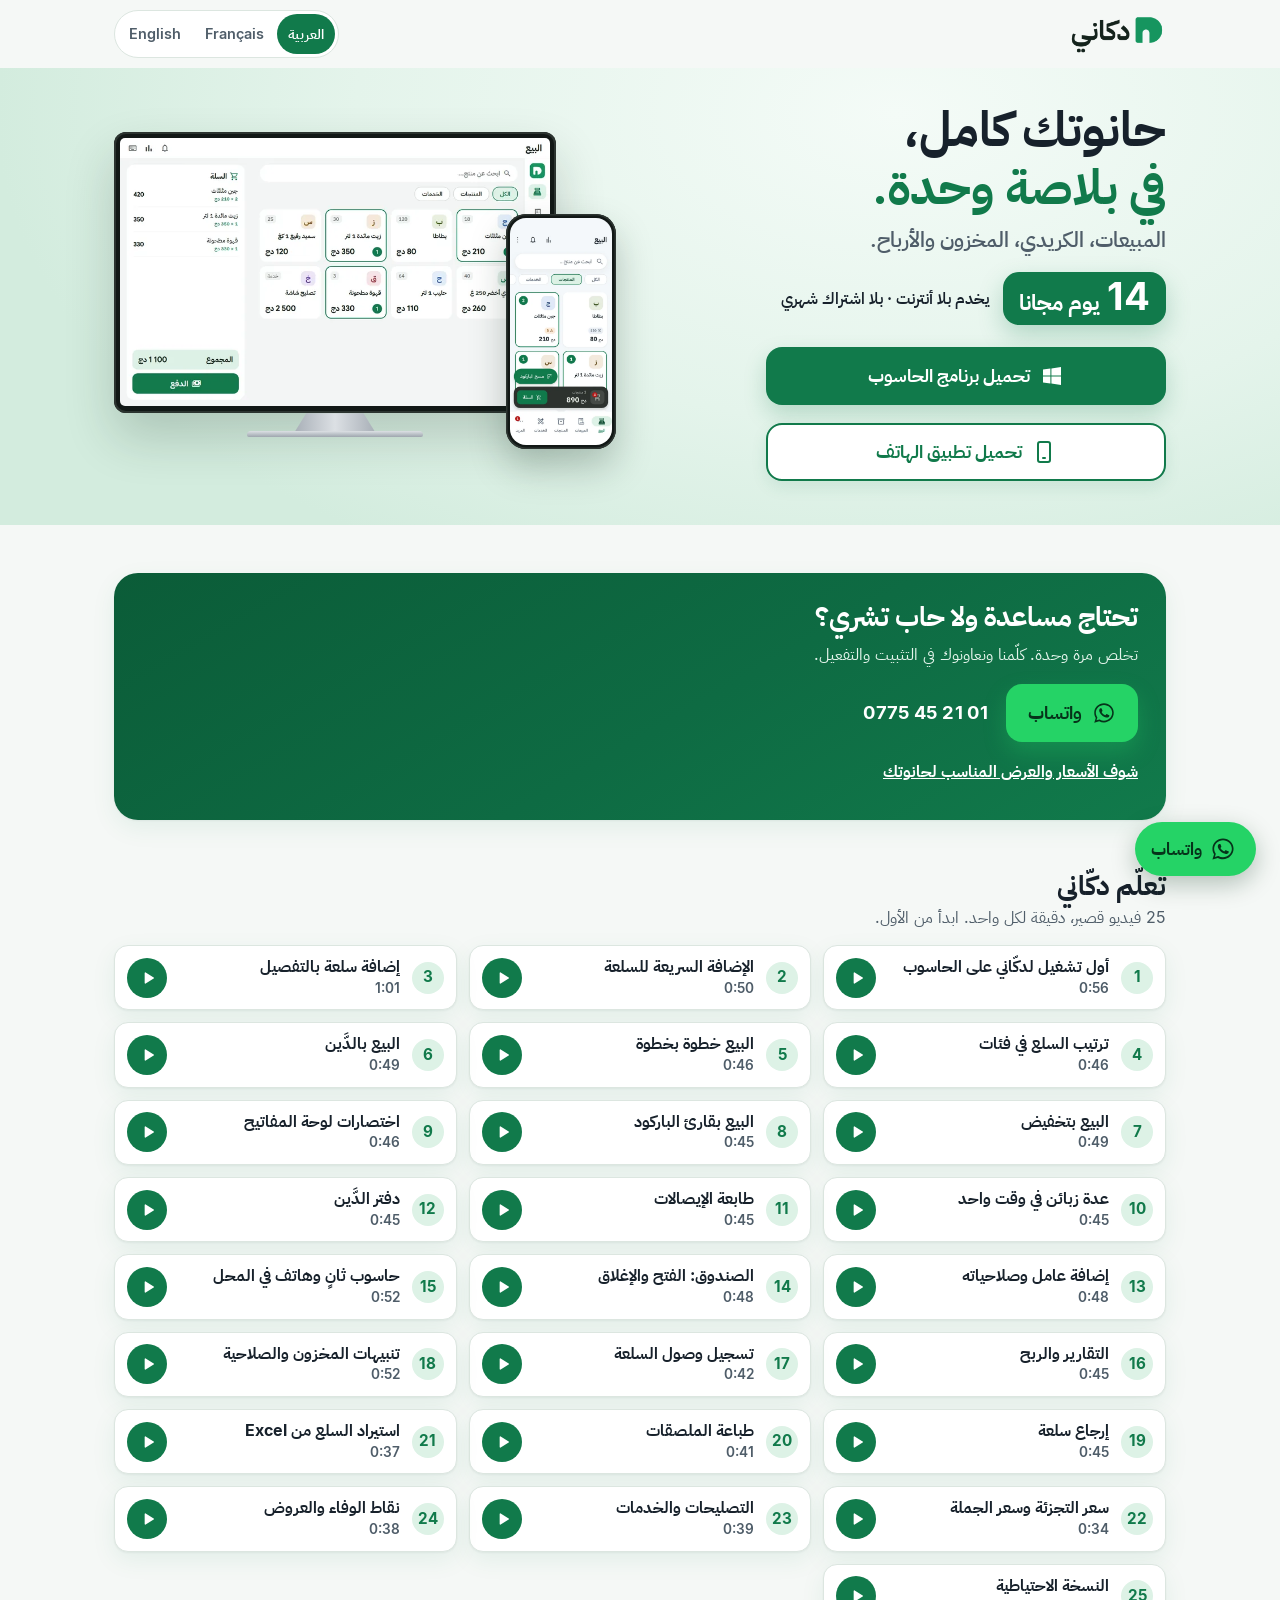
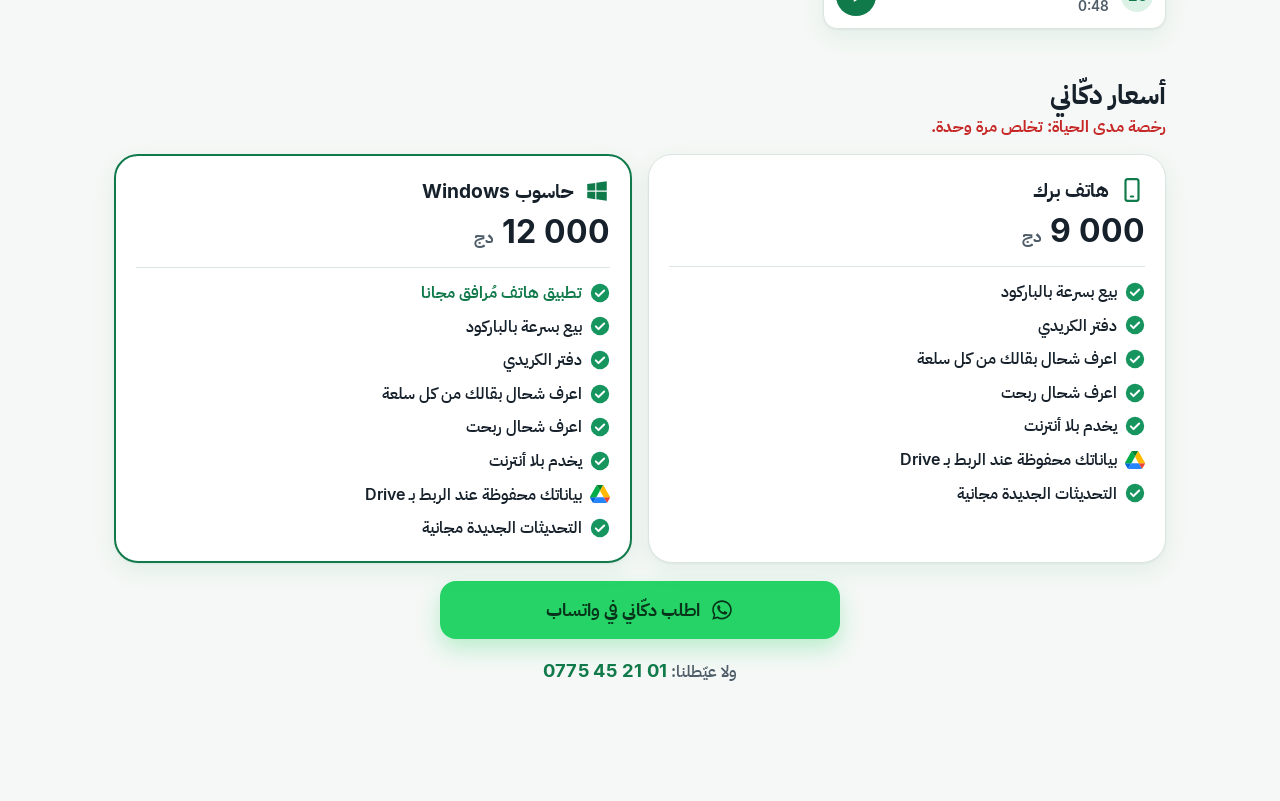
==== commit 478df1a1: "feat(download): new phone button, price card features, WhatsApp buttons - Phone download is a white " ====
--- a/download/index.html
+++ b/download/index.html
@@ -83,8 +83,9 @@
   .btn.soft:hover { background: var(--mint-2); }
   .btn.wa { background: var(--wa); color: #06331A; box-shadow: 0 10px 22px rgba(37,211,102,.28); }
   .btn.wa:hover { background: #1FBE5B; }
-  .play-badge { display: inline-block; line-height: 0; border-radius: 12px; }
-  .play-badge img { height: 74px; width: auto; margin: -9px; display: block; }
+  /* Phone download (Google Play): white with green text and border, same size as the PC button. */
+  .btn.alt { background: #fff; color: var(--green); border: 2px solid var(--green); box-shadow: 0 6px 16px rgba(17,122,75,.10); }
+  .btn.alt:hover { background: var(--mint-2); }
   .status { font-weight: 600; color: var(--green); font-size: .95rem; }
   .status:empty, .msg:empty { display: none; }
   .msg { font-size: .92rem; font-weight: 600; color: var(--green); }
@@ -141,12 +142,33 @@
   .plan-head { display: flex; align-items: center; gap: 10px; flex-wrap: wrap; }
   .plan-head .ic { width: 26px; height: 26px; color: var(--green); }
   .plan-name { font-size: 1.2rem; font-weight: 700; }
-  .plan-tag { background: var(--mint); color: var(--green); border-radius: 999px; padding: 2px 10px; font-size: .85rem; font-weight: 700; }
   .plan-price { font-size: 2rem; font-weight: 700; line-height: 1.2; color: var(--ink); }
   .plan-price small { font-size: 1.05rem; font-weight: 700; color: var(--muted); }
-  .plan-life { color: var(--green); font-weight: 700; font-size: .95rem; }
-  .plan-desc { color: var(--muted); }
-  .lic { margin-top: 12px; color: var(--muted); font-weight: 600; }
+  /* Lifetime licence line under the prices title, in red (owner 2026-11-28). */
+  .sec-sub.red { color: #C62828; font-weight: 700; }
+  /* Main features in each price card, with green ticks. */
+  .checks { list-style: none; margin: 10px 0 0; padding: 12px 0 0; border-top: 1px solid var(--line); display: grid; gap: 8px; }
+  .checks li { display: flex; align-items: center; gap: 8px; font-weight: 600; }
+  .checks li.free { color: var(--green); font-weight: 700; }
+  .ck { width: 20px; height: 20px; flex: none; color: var(--logo); }
+  .ck.gd { width: 20px; height: 18px; }
+
+  /* WhatsApp button under the price cards: a buying message. */
+  .buy { display: flex; flex-direction: column; align-items: center; gap: 10px; margin-top: 18px; }
+  .call { font-weight: 600; color: var(--muted); }
+  .call a { color: var(--green); font-weight: 700; font-size: 1.15rem; text-decoration: none; letter-spacing: .02em; display: inline-flex; align-items: center; min-height: 44px; }
+  .call a:hover { text-decoration: underline; }
+  .buy .btn { width: 100%; max-width: 400px; }
+
+  /* Floating WhatsApp button, on the whole page. Phone: icon only. Wider screens: icon + "WhatsApp". */
+  .wa-float { position: fixed; right: 16px; bottom: calc(16px + env(safe-area-inset-bottom, 0px)); z-index: 40; display: inline-flex; align-items: center; justify-content: center; gap: 8px; width: 56px; height: 56px; border-radius: 999px; background: var(--wa); color: #06331A; text-decoration: none; font-weight: 700; font-size: 1.05rem; box-shadow: 0 8px 24px rgba(6,51,26,.28); transition: background .15s, transform .15s; }
+  .wa-float:hover { background: #1FBE5B; transform: translateY(-2px); }
+  .wa-float .ic { width: 30px; height: 30px; }
+  /* The label stays for screen readers on phones, where only the icon shows. */
+  .wa-float .wa-label { position: absolute; width: 1px; height: 1px; overflow: hidden; clip: rect(0 0 0 0); white-space: nowrap; }
+  /* Room under the last section so the button never covers it. */
+  body { padding-bottom: 72px; }
+  @media print { .wa-float { display: none; } }
 
   /* ---- Larger screens ---- */
   @media (min-width: 600px) {
@@ -155,6 +177,9 @@
     .help { padding: 26px 28px; }
     .lessons { grid-template-columns: repeat(2, 1fr); gap: 12px; }
     .plans { grid-template-columns: repeat(2, 1fr); gap: 16px; }
+    .wa-float { width: auto; height: 54px; padding: 0 20px 0 16px; right: 24px; bottom: calc(24px + env(safe-area-inset-bottom, 0px)); }
+    .wa-float .ic { width: 26px; height: 26px; }
+    .wa-float .wa-label { position: static; width: auto; height: auto; overflow: visible; clip: auto; }
   }
   @media (min-width: 1024px) {
     .top-in { min-height: 68px; }
@@ -185,6 +210,8 @@
   <symbol id="i-dl" viewBox="0 0 24 24"><path d="M12 3v12M7 10l5 5 5-5M4 19h16"/></symbol>
   <symbol id="i-send" viewBox="0 0 24 24"><path d="M22 2 11 13M22 2l-7 20-4-9-9-4z"/></symbol>
   <symbol id="i-phone" viewBox="0 0 24 24"><rect x="6" y="2" width="12" height="20" rx="2"/><path d="M11 18h2"/></symbol>
+  <symbol id="i-check" viewBox="0 0 24 24"><circle cx="12" cy="12" r="11" fill="currentColor"/><path d="M7 12.5l3.2 3.2L17 9" fill="none" stroke="#fff" stroke-width="2.4" stroke-linecap="round" stroke-linejoin="round"/></symbol>
+  <symbol id="i-gdrive" viewBox="0 0 87.3 78"><path d="m6.6 66.85 3.85 6.65c.8 1.4 1.95 2.5 3.3 3.3l13.75-23.8h-27.5c0 1.55.4 3.1 1.2 4.5z" fill="#0066da"/><path d="m43.65 25-13.75-23.8c-1.35.8-2.5 1.9-3.3 3.3l-25.4 44a9.06 9.06 0 0 0 -1.2 4.5h27.5z" fill="#00ac47"/><path d="m73.55 76.8c1.35-.8 2.5-1.9 3.3-3.3l1.6-2.75 7.65-13.25c.8-1.4 1.2-2.95 1.2-4.5h-27.502l5.852 11.5z" fill="#ea4335"/><path d="m43.65 25 13.75-23.8c-1.35-.8-2.9-1.2-4.5-1.2h-18.5c-1.6 0-3.15.45-4.5 1.2z" fill="#00832d"/><path d="m59.8 53h-32.3l-13.75 23.8c1.35.8 2.9 1.2 4.5 1.2h50.8c1.6 0 3.15-.45 4.5-1.2z" fill="#2684fc"/><path d="m73.4 26.5-12.7-22c-.8-1.4-1.95-2.5-3.3-3.3l-13.75 23.8 16.15 28h27.45c0-1.55-.4-3.1-1.2-4.5z" fill="#ffba00"/></symbol>
   <symbol id="i-play" viewBox="0 0 24 24"><path d="M7 4.5v15a1 1 0 0 0 1.5.9l12-7.5a1 1 0 0 0 0-1.8l-12-7.5A1 1 0 0 0 7 4.5z"/></symbol>
 </svg>
 
@@ -220,15 +247,15 @@
 
           <div class="get-row" id="row-win">
             <p class="get-note on-phone" data-t="pcOnPhone">تحب تحطّو في الحاسوب؟</p>
-            <a class="btn block" id="win-btn" href="https://github.com/dzstoredzd/doukkany-releases/releases/latest"><svg class="ic f" aria-hidden="true"><use href="#i-win"/></svg><span data-t="winBtn">تحميل للحاسوب</span></a>
+            <a class="btn block" id="win-btn" href="https://github.com/dzstoredzd/doukkany-releases/releases/latest"><svg class="ic f" aria-hidden="true"><use href="#i-win"/></svg><span data-t="winBtn">تحميل برنامج الحاسوب</span></a>
             <button type="button" class="btn soft" id="send-btn"><svg class="ic" aria-hidden="true"><use href="#i-send"/></svg><span data-t="sendBtn">ابعث الرابط للحاسوب</span></button>
             <p class="status" id="status" role="status"></p>
             <p class="msg" id="send-msg" role="status"></p>
           </div>
 
           <div class="get-row" id="row-and">
-            <a class="play-badge" id="play-btn" href="https://play.google.com/store/apps/details?id=com.yousoft.doukkany"><img id="play-img" src="https://play.google.com/intl/en_us/badges/static/images/badges/ar_badge_web_generic.png" width="646" height="250" alt="احصل عليه من Google Play" data-t-alt="playAlt"></a>
-            <p class="get-note" id="and-note" data-t="andReq">للهاتف Android</p>
+            <a class="btn alt block" id="play-btn" href="https://play.google.com/store/apps/details?id=com.yousoft.doukkany"><svg class="ic" aria-hidden="true"><use href="#i-phone"/></svg><span data-t="playBtn">تحميل تطبيق الهاتف</span></a>
+            <p class="get-note" id="and-note" hidden></p>
           </div>
         </div>
       </div>
@@ -250,7 +277,7 @@
   <section class="sec wrap" id="support" aria-labelledby="support-title">
     <div class="help">
       <h2 class="sec-title" id="support-title" data-t="supportTitle">تحتاج مساعدة ولا حاب تشري؟</h2>
-      <p data-t="supportText">تخلص مرة وحدة، بلا اشتراك شهري. كلّمنا ونعاونوك في التثبيت والتفعيل.</p>
+      <p data-t="supportText">تخلص مرة وحدة. كلّمنا ونعاونوك في التثبيت والتفعيل.</p>
       <div class="help-actions">
         <a class="btn wa" id="wa-btn" href="https://wa.me/213775452101" target="_blank" rel="noopener"><svg class="ic f" aria-hidden="true"><use href="#i-wa"/></svg><span data-t="waBtn">واتساب</span></a>
         <a class="num ltr" href="tel:+213775452101">0775 45 21 01</a>
@@ -267,24 +294,44 @@
 
   <section class="sec wrap" id="prices" aria-labelledby="prices-title">
     <h2 class="sec-title" id="prices-title" data-t="pricesTitle">أسعار دكّاني</h2>
-    <p class="sec-sub" data-t="pricesSub">رخصة مدى الحياة: تخلّص مرة وحدة، بلا اشتراك شهري.</p>
+    <p class="sec-sub red" data-t="pricesSub">رخصة مدى الحياة: تخلص مرة وحدة.</p>
     <div class="plans">
       <div class="plan">
         <div class="plan-head"><svg class="ic" aria-hidden="true"><use href="#i-phone"/></svg><h3 class="plan-name" data-t="planPhone">هاتف برك</h3></div>
         <p class="plan-price"><bdi class="ltr" id="price-phone">9 000</bdi> <small data-t="da">دج</small></p>
-        <p class="plan-life" data-t="once">مرة وحدة · ليك مدى الحياة</p>
-        <p class="plan-desc" data-t="planPhoneDesc">هاتف ولا طابلات Android واحد، يخدم وحدو.</p>
+        <ul class="checks">
+          <li><svg class="ck" aria-hidden="true"><use href="#i-check"/></svg><span data-t="f1">بيع بسرعة بالباركود</span></li>
+          <li><svg class="ck" aria-hidden="true"><use href="#i-check"/></svg><span data-t="f2">دفتر الكريدي</span></li>
+          <li><svg class="ck" aria-hidden="true"><use href="#i-check"/></svg><span data-t="f3">اعرف شحال بقالك من كل سلعة</span></li>
+          <li><svg class="ck" aria-hidden="true"><use href="#i-check"/></svg><span data-t="f4">اعرف شحال ربحت</span></li>
+          <li><svg class="ck" aria-hidden="true"><use href="#i-check"/></svg><span data-t="f5">يخدم بلا أنترنت</span></li>
+          <li><svg class="ck gd" aria-hidden="true"><use href="#i-gdrive"/></svg><span data-t="fDrive">بياناتك محفوظة عند الربط بـ Drive</span></li>
+          <li><svg class="ck" aria-hidden="true"><use href="#i-check"/></svg><span data-t="f6">التحديثات الجديدة مجانية</span></li>
+        </ul>
       </div>
       <div class="plan main">
-        <div class="plan-head"><svg class="ic f" aria-hidden="true"><use href="#i-win"/></svg><h3 class="plan-name" data-t="planPc">حاسوب Windows</h3><span class="plan-tag" data-t="planTag">الهاتف مجاني معاه</span></div>
+        <div class="plan-head"><svg class="ic f" aria-hidden="true"><use href="#i-win"/></svg><h3 class="plan-name" data-t="planPc">حاسوب Windows</h3></div>
         <p class="plan-price"><bdi class="ltr" id="price-pc">12 000</bdi> <small data-t="da">دج</small></p>
-        <p class="plan-life" data-t="once">مرة وحدة · ليك مدى الحياة</p>
-        <p class="plan-desc" data-t="planPcDesc">حاسوب Windows واحد + تطبيق الهاتف مجانا، مربوط بيه.</p>
+        <ul class="checks">
+          <li class="free"><svg class="ck" aria-hidden="true"><use href="#i-check"/></svg><span data-t="fPhone">تطبيق هاتف مُرافق مجانا</span></li>
+          <li><svg class="ck" aria-hidden="true"><use href="#i-check"/></svg><span data-t="f1">بيع بسرعة بالباركود</span></li>
+          <li><svg class="ck" aria-hidden="true"><use href="#i-check"/></svg><span data-t="f2">دفتر الكريدي</span></li>
+          <li><svg class="ck" aria-hidden="true"><use href="#i-check"/></svg><span data-t="f3">اعرف شحال بقالك من كل سلعة</span></li>
+          <li><svg class="ck" aria-hidden="true"><use href="#i-check"/></svg><span data-t="f4">اعرف شحال ربحت</span></li>
+          <li><svg class="ck" aria-hidden="true"><use href="#i-check"/></svg><span data-t="f5">يخدم بلا أنترنت</span></li>
+          <li><svg class="ck gd" aria-hidden="true"><use href="#i-gdrive"/></svg><span data-t="fDrive">بياناتك محفوظة عند الربط بـ Drive</span></li>
+          <li><svg class="ck" aria-hidden="true"><use href="#i-check"/></svg><span data-t="f6">التحديثات الجديدة مجانية</span></li>
+        </ul>
       </div>
     </div>
-    <p class="lic" data-t="licLine">الرخصة ليك: تخلّص مرة وحدة، بلا اشتراك شهري، والتحديثات مجانية مدى الحياة.</p>
+    <div class="buy">
+      <a class="btn wa" id="wa-buy" href="https://wa.me/213775452101" target="_blank" rel="noopener"><svg class="ic f" aria-hidden="true"><use href="#i-wa"/></svg><span data-t="waBuy">اطلب دكّاني في واتساب</span></a>
+      <p class="call"><span data-t="orCall">ولا عيّطلنا:</span> <a class="ltr" href="tel:+213775452101">0775 45 21 01</a></p>
+    </div>
   </section>
 </main>
+
+<a class="wa-float" id="wa-float" href="https://wa.me/213775452101" target="_blank" rel="noopener"><svg class="ic f" aria-hidden="true"><use href="#i-wa"/></svg><span class="wa-label" data-t="waBtn">واتساب</span></a>
 
 <script src="../js/offer.js?v=4"></script>
 <script src="../js/lessons.js?v=1"></script>
@@ -300,25 +347,27 @@
       heroSub: 'المبيعات، الكريدي، المخزون والأرباح.',
       trialWord: 'يوم مجانا', perks: 'يخدم بلا أنترنت · بلا اشتراك شهري',
       altPc: 'شاشة البيع في دكّاني على حاسوب Windows', altPhone: 'شاشة البيع في دكّاني على هاتف Android',
-      winBtn: 'تحميل للحاسوب',
+      winBtn: 'تحميل برنامج الحاسوب',
       starting: 'سيبدأ التنزيل بعد لحظات…',
-      playAlt: 'احصل عليه من Google Play', andReq: 'للهاتف Android',
+      playBtn: 'تحميل تطبيق الهاتف',
       iosReq: 'تطبيق الهاتف متوفر على Android فقط حاليًا.',
       phoneGetWin: 'هذا الرابط لتحميل نسخة الحاسوب. افتحه على حاسوبك، أو حمّل تطبيق الهاتف من Google Play.',
       pcOnPhone: 'تحب تحطّو في الحاسوب؟', sendBtn: 'ابعث الرابط للحاسوب',
       sent: 'تم. افتح الرابط على الحاسوب والتحميل يبدأ وحده.',
       shareText: 'رابط تحميل دكّاني للحاسوب (Windows 10 وما بعده):',
       supportTitle: 'تحتاج مساعدة ولا حاب تشري؟',
-      supportText: 'تخلص مرة وحدة، بلا اشتراك شهري. كلّمنا ونعاونوك في التثبيت والتفعيل.',
+      supportText: 'تخلص مرة وحدة. كلّمنا ونعاونوك في التثبيت والتفعيل.',
       waBtn: 'واتساب',
       waMessage: 'السلام عليكم، عندي سؤال على دكّاني.',
+      waBuy: 'اطلب دكّاني في واتساب', orCall: 'ولا عيّطلنا:', waBuyMessage: 'السلام عليكم، حاب نشري برنامج دكّاني.',
       startLink: 'شوف الأسعار والعرض المناسب لحانوتك',
       lessonsTitle: 'تعلّم دكّاني', lessonsSub: '25 فيديو قصير، دقيقة لكل واحد. ابدأ من الأول.',
-      pricesTitle: 'أسعار دكّاني', pricesSub: 'رخصة مدى الحياة: تخلّص مرة وحدة، بلا اشتراك شهري.',
-      planPhone: 'هاتف برك', planPhoneDesc: 'هاتف ولا طابلات Android واحد، يخدم وحدو.',
-      planPc: 'حاسوب Windows', planPcDesc: 'حاسوب Windows واحد + تطبيق الهاتف مجانا، مربوط بيه.',
-      planTag: 'الهاتف مجاني معاه', once: 'مرة وحدة · ليك مدى الحياة', da: 'دج',
-      licLine: 'الرخصة ليك: تخلّص مرة وحدة، بلا اشتراك شهري، والتحديثات مجانية مدى الحياة.'
+      pricesTitle: 'أسعار دكّاني', pricesSub: 'رخصة مدى الحياة: تخلص مرة وحدة.',
+      planPhone: 'هاتف برك',
+      planPc: 'حاسوب Windows',
+      da: 'دج',
+      fPhone: 'تطبيق هاتف مُرافق مجانا', f1: 'بيع بسرعة بالباركود', f2: 'دفتر الكريدي', f3: 'اعرف شحال بقالك من كل سلعة', f4: 'اعرف شحال ربحت', f5: 'يخدم بلا أنترنت', fDrive: 'بياناتك محفوظة عند الربط بـ Drive', f6: 'التحديثات الجديدة مجانية',
+
     },
     fr: {
       title: 'Télécharger Doukkany',
@@ -327,25 +376,27 @@
       heroSub: 'Ventes, crédit clients, stock et bénéfices.',
       trialWord: 'jours gratuits', perks: 'Marche sans internet · Sans abonnement',
       altPc: 'Écran de vente de Doukkany sur un PC Windows', altPhone: 'Écran de vente de Doukkany sur un téléphone Android',
-      winBtn: 'Télécharger pour PC',
+      winBtn: 'Télécharger le logiciel PC',
       starting: 'Le téléchargement va commencer…',
-      playAlt: 'Disponible sur Google Play', andReq: 'Pour téléphone Android',
+      playBtn: 'Télécharger l’app mobile',
       iosReq: 'L’application mobile n’existe que sur Android pour l’instant.',
       phoneGetWin: 'Ce lien sert à télécharger la version PC. Ouvrez-le sur votre ordinateur, ou installez l’application mobile depuis Google Play.',
       pcOnPhone: 'Vous le voulez sur votre PC ?', sendBtn: 'Envoyer le lien au PC',
       sent: 'C’est fait. Ouvrez le lien sur le PC : le téléchargement démarre tout seul.',
       shareText: 'Lien de téléchargement de Doukkany pour PC (Windows 10 et plus) :',
       supportTitle: 'Besoin d’aide ou envie d’acheter ?',
-      supportText: 'Vous payez une seule fois, sans abonnement. Contactez-nous : on vous aide à installer et à activer.',
+      supportText: 'Vous payez une seule fois. Contactez-nous : on vous aide à installer et à activer.',
       waBtn: 'WhatsApp',
       waMessage: 'Bonjour, j’ai une question sur Doukkany.',
+      waBuy: 'Commander sur WhatsApp', orCall: 'ou appelez-nous :', waBuyMessage: 'Bonjour, je veux acheter Doukkany.',
       startLink: 'Voir les tarifs et la formule pour votre magasin',
       lessonsTitle: 'Apprendre Doukkany', lessonsSub: '25 vidéos courtes, une minute chacune. Commencez par la première.',
-      pricesTitle: 'Tarifs de Doukkany', pricesSub: 'Licence à vie : payée une seule fois, sans abonnement mensuel.',
-      planPhone: 'Téléphone seul', planPhoneDesc: 'Un téléphone ou une tablette Android, qui travaille seul.',
-      planPc: 'PC Windows', planPcDesc: 'Un PC Windows + l’application téléphone offerte, reliée à lui.',
-      planTag: 'Téléphone offert', once: 'Une seule fois · à vie', da: 'DA',
-      licLine: 'La licence est à vous : payée une seule fois, sans abonnement, mises à jour gratuites à vie.'
+      pricesTitle: 'Tarifs de Doukkany', pricesSub: 'Licence à vie : payée une seule fois.',
+      planPhone: 'Téléphone seul',
+      planPc: 'PC Windows',
+      da: 'DA',
+      fPhone: 'Application mobile compagnon offerte', f1: 'Vente rapide par code-barres', f2: 'Carnet de crédit', f3: 'Le stock de chaque produit', f4: 'Votre vrai bénéfice', f5: 'Marche sans internet', fDrive: 'Données sauvegardées avec Google Drive', f6: 'Mises à jour gratuites',
+
     },
     en: {
       title: 'Download Doukkany',
@@ -354,25 +405,27 @@
       heroSub: 'Sales, customer credit, stock and profit.',
       trialWord: 'days free', perks: 'Works without internet · No subscription',
       altPc: 'Doukkany sales screen on a Windows PC', altPhone: 'Doukkany sales screen on an Android phone',
-      winBtn: 'Download for PC',
+      winBtn: 'Download the PC software',
       starting: 'Your download will start in a moment…',
-      playAlt: 'Get it on Google Play', andReq: 'For Android phones',
+      playBtn: 'Download the phone app',
       iosReq: 'The phone app is only on Android for now.',
       phoneGetWin: 'This link downloads the PC version. Open it on your computer, or get the phone app from Google Play.',
       pcOnPhone: 'Want it on your PC?', sendBtn: 'Send the link to your PC',
       sent: 'Done. Open the link on your PC: the download starts by itself.',
       shareText: 'Doukkany download link for PC (Windows 10 and newer):',
       supportTitle: 'Need help, or ready to buy?',
-      supportText: 'Pay once, no subscription. Contact us and we help you install and activate.',
+      supportText: 'Pay once. Contact us and we help you install and activate.',
       waBtn: 'WhatsApp',
       waMessage: 'Hello, I have a question about Doukkany.',
+      waBuy: 'Order on WhatsApp', orCall: 'or call us:', waBuyMessage: 'Hello, I want to buy Doukkany.',
       startLink: 'See the prices and the right offer for your shop',
       lessonsTitle: 'Learn Doukkany', lessonsSub: '25 short videos, one minute each. Start with the first one.',
-      pricesTitle: 'Doukkany prices', pricesSub: 'Lifetime licence: pay once, no monthly subscription.',
-      planPhone: 'Phone only', planPhoneDesc: 'One Android phone or tablet, working alone.',
-      planPc: 'Windows PC', planPcDesc: 'One Windows PC + the phone app free, linked to it.',
-      planTag: 'Phone app free', once: 'Once · yours for life', da: 'DZD',
-      licLine: 'The licence is yours: paid once, no monthly subscription, free updates for life.'
+      pricesTitle: 'Doukkany prices', pricesSub: 'Lifetime licence: pay once.',
+      planPhone: 'Phone only',
+      planPc: 'Windows PC',
+      da: 'DZD',
+      fPhone: 'Free companion phone app', f1: 'Fast barcode selling', f2: 'Customer credit book', f3: 'Stock left for every product', f4: 'Know your profit', f5: 'Works without internet', fDrive: 'Your data is safe when linked to Google Drive', f6: 'Free future updates',
+
     }
   };
 
@@ -442,10 +495,12 @@
     document.querySelectorAll('.langs button').forEach(function (b) {
       b.setAttribute('aria-pressed', String(b.getAttribute('data-lang') === lang));
     });
-    $('play-img').src = 'https://play.google.com/intl/en_us/badges/static/images/badges/' + lang + '_badge_web_generic.png';
-    if (DEVICE === 'ios') $('and-note').textContent = t.iosReq;
+    // Only iPhones see a note under the phone button: the app is on Android only.
+    if (DEVICE === 'ios') { $('and-note').textContent = t.iosReq; $('and-note').hidden = false; }
     $('play-btn').href = playUrl();
     $('wa-btn').href = waUrl();
+    $('wa-float').href = waUrl();
+    $('wa-buy').href = 'https://wa.me/' + WA_NUMBER + '?text=' + encodeURIComponent(t.waBuyMessage);
     if ($('status').textContent) $('status').textContent = t.starting;
     $('send-msg').textContent = '';
     renderLessons();
@@ -588,6 +643,12 @@
   $('wa-btn').addEventListener('click', function () {
     track('whatsapp_support_clicked', { link_type: 'whatsapp', method: 'section' });
   });
+  $('wa-float').addEventListener('click', function () {
+    track('whatsapp_support_clicked', { link_type: 'whatsapp', method: 'floating' });
+  });
+  $('wa-buy').addEventListener('click', function () {
+    track('whatsapp_support_clicked', { link_type: 'whatsapp', method: 'prices' });
+  });
 
   setLang(pickLang());
 
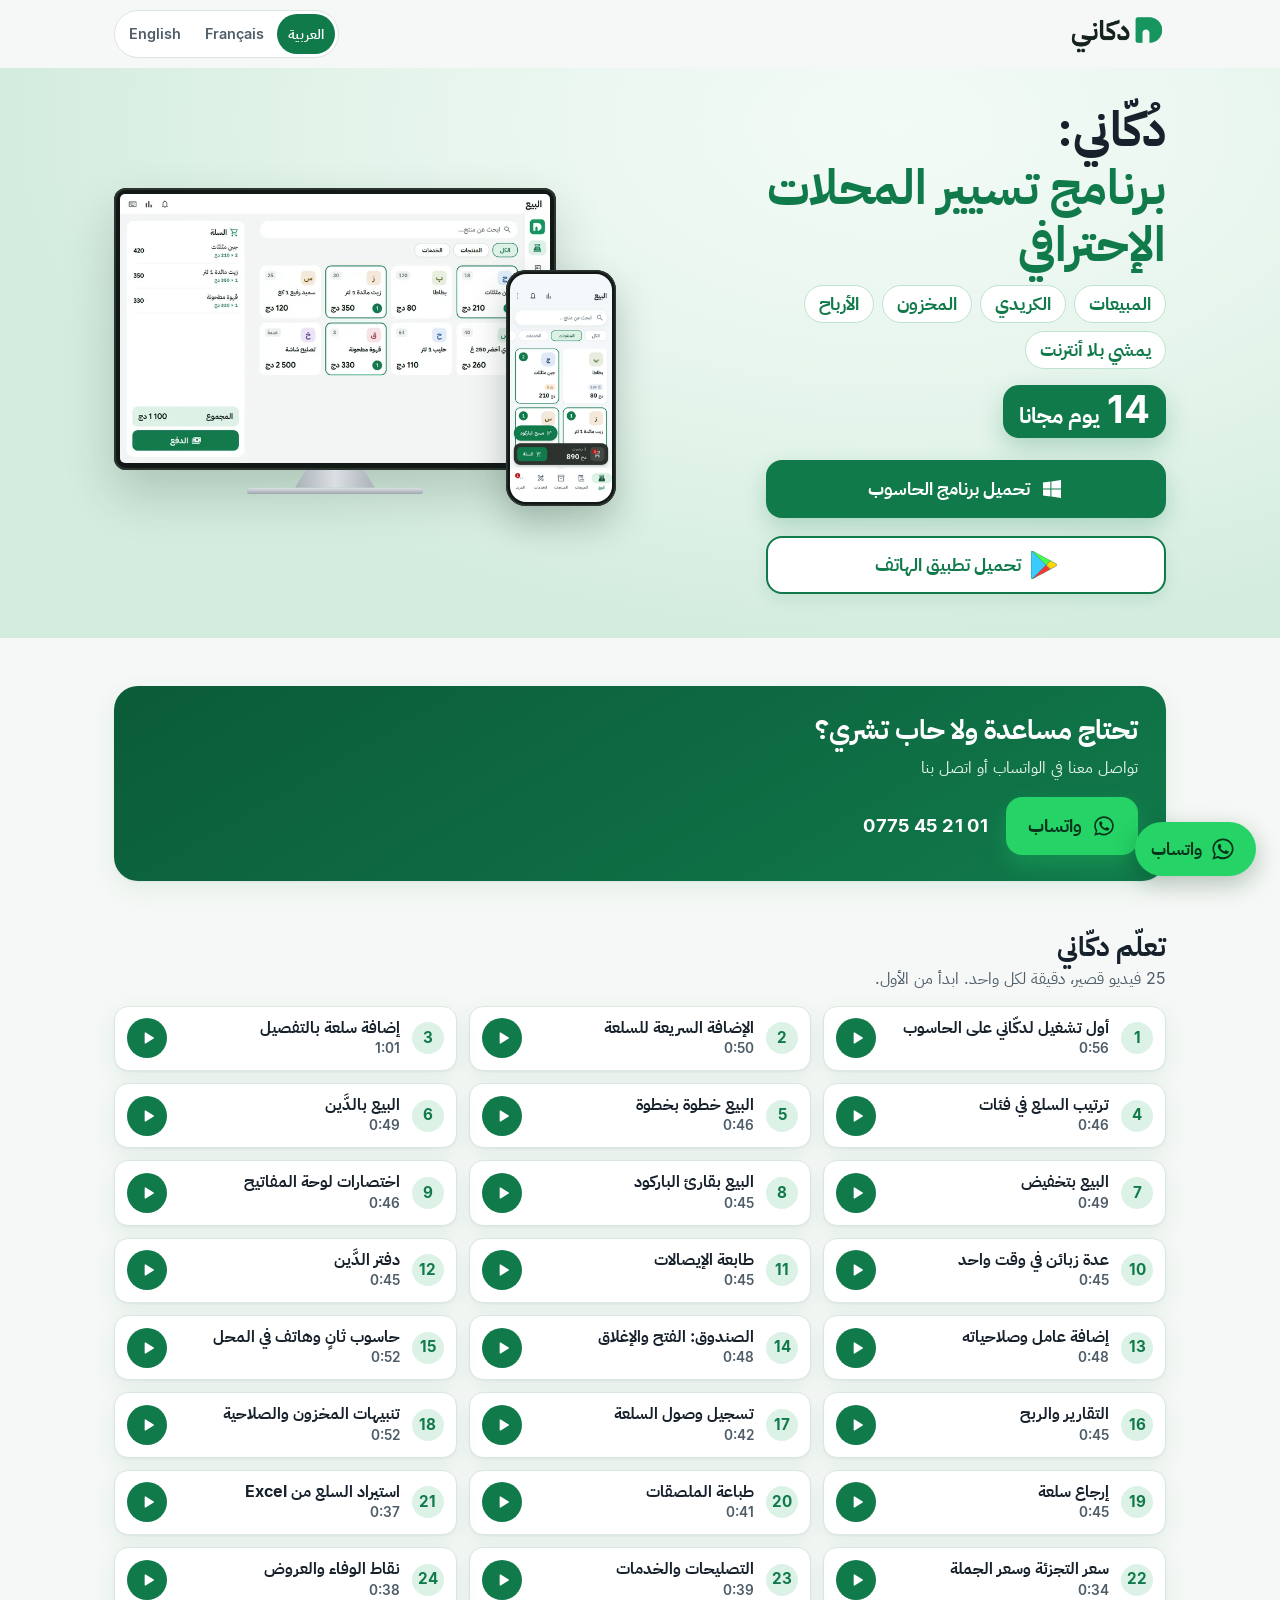
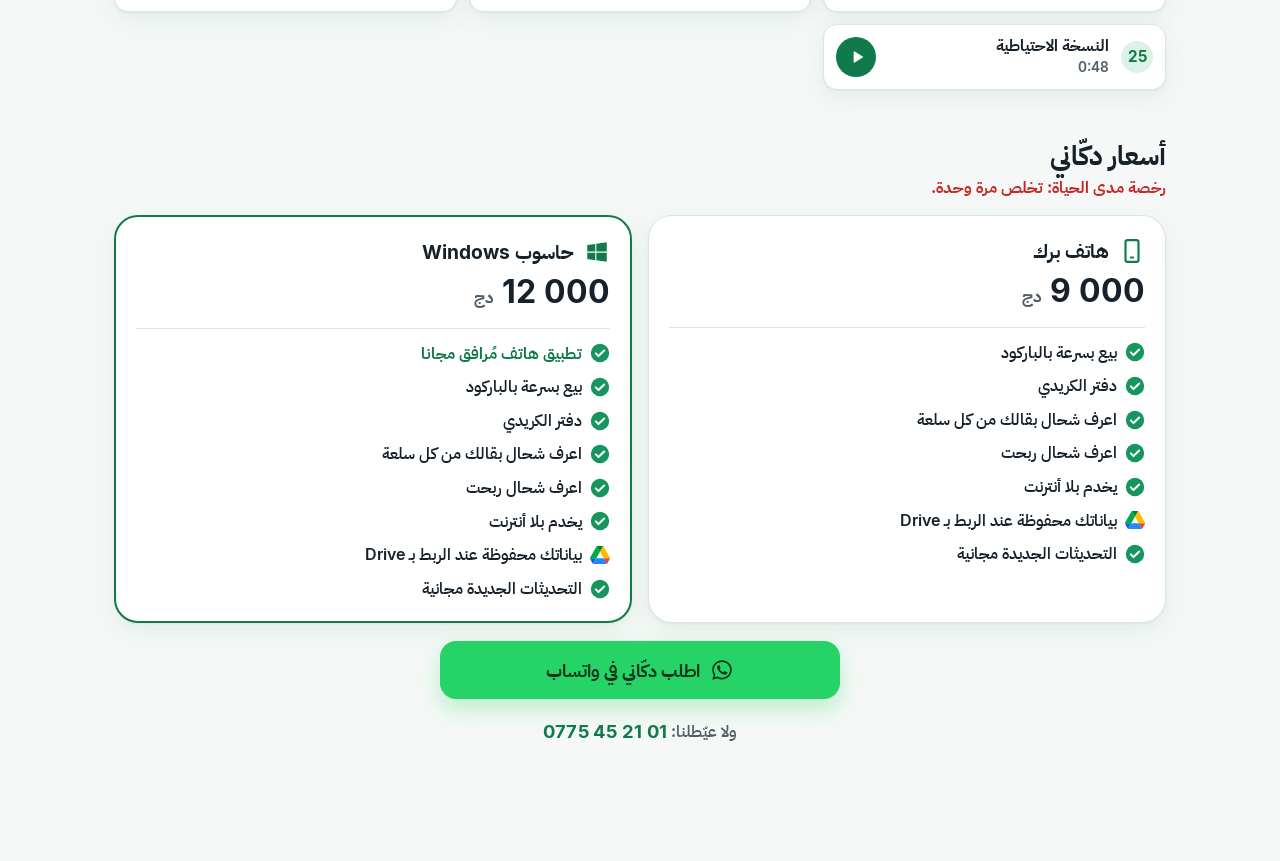
==== commit 79ef508a: "feat(download): new title, pills, Play logo and a WhatsApp links button - Title: "Doukkany: the prof" ====
--- a/download/index.html
+++ b/download/index.html
@@ -63,12 +63,13 @@
   .hero-in { display: grid; gap: 22px; align-items: center; }
   h1 { font-weight: 700; font-size: clamp(1.85rem, 7.4vw, 3rem); line-height: 1.2; }
   h1 .g { color: var(--green); display: block; }
-  .sub { font-size: clamp(1.05rem, 3.6vw, 1.3rem); font-weight: 600; color: var(--muted); margin-top: 8px; }
+  /* What the app does, as pills under the title. */
+  .pills { list-style: none; margin: 12px 0 0; padding: 0; display: flex; flex-wrap: wrap; gap: 8px; }
+  .pills li { background: #fff; color: var(--green); border: 1.5px solid #BFE3CE; border-radius: 999px; padding: 4px 14px; font-weight: 700; font-size: clamp(.95rem, 3.4vw, 1.1rem); }
   .trial { display: flex; flex-wrap: wrap; align-items: center; gap: 6px 14px; margin-top: 16px; }
   .trial-badge { display: inline-flex; align-items: baseline; gap: 8px; background: var(--green); color: #fff; border-radius: 16px; padding: 3px 16px 5px; box-shadow: 0 10px 24px rgba(17,122,75,.25); }
   .trial-num { font-size: 1.9rem; font-weight: 700; line-height: 1.1; }
   .trial-word { font-size: 1.15rem; font-weight: 700; }
-  .perks { font-size: 1rem; font-weight: 600; color: var(--ink); }
 
   /* Download buttons. The one for this device comes first (see data-device rules below). */
   .get { display: flex; flex-direction: column; gap: 18px; margin-top: 22px; max-width: 400px; }
@@ -83,6 +84,7 @@
   .btn.soft:hover { background: var(--mint-2); }
   .btn.wa { background: var(--wa); color: #06331A; box-shadow: 0 10px 22px rgba(37,211,102,.28); }
   .btn.wa:hover { background: #1FBE5B; }
+  .btn .ic.gplay { width: 26px; height: 28px; }
   /* Phone download (Google Play): white with green text and border, same size as the PC button. */
   .btn.alt { background: #fff; color: var(--green); border: 2px solid var(--green); box-shadow: 0 6px 16px rgba(17,122,75,.10); }
   .btn.alt:hover { background: var(--mint-2); }
@@ -92,11 +94,14 @@
   .notice { background: #FFF8E1; border: 1px solid #F3DC8B; color: #5B4300; border-radius: var(--r-sm); padding: 10px 12px; font-weight: 600; font-size: .95rem; }
 
   /* Phones: the Google Play button first, and the computer row only sends the link to the PC. */
-  #send-btn, .on-phone { display: none; }
+  #send-btn { display: none; }
   html[data-device="android"] #row-and, html[data-device="ios"] #row-and { order: -1; }
   html[data-device="android"] #win-btn, html[data-device="ios"] #win-btn { display: none; }
   html[data-device="android"] #send-btn, html[data-device="ios"] #send-btn { display: inline-flex; }
-  html[data-device="android"] .on-phone, html[data-device="ios"] .on-phone { display: block; }
+  #row-links { display: none; }
+  #wa-links { font-size: 1rem; padding-inline: 14px; }
+  /* Right under the phone download button (#row-and is moved first on phones too). */
+  html[data-device="android"] #row-links, html[data-device="ios"] #row-links { display: flex; order: -1; }
 
   /* Real app screens in a Windows monitor and an Android phone (demo data). */
   .devices { position: relative; margin: 0 auto; width: 100%; max-width: 300px; padding-bottom: 12px; }
@@ -122,7 +127,6 @@
   .help-actions { display: flex; flex-wrap: wrap; align-items: center; gap: 10px 18px; margin-top: 8px; }
   .help .num { color: #fff; font-weight: 700; font-size: 1.15rem; letter-spacing: .02em; text-decoration: none; min-height: 44px; display: inline-flex; align-items: center; }
   .help .num:hover { text-decoration: underline; }
-  .help .more { color: #fff; font-weight: 700; min-height: 44px; display: inline-flex; align-items: center; }
 
   /* The 25 video lessons (../js/lessons.js). Each opens on YouTube. Phone: one column. */
   .lessons { list-style: none; margin: 14px 0 0; padding: 0; display: grid; gap: 8px; }
@@ -212,6 +216,7 @@
   <symbol id="i-phone" viewBox="0 0 24 24"><rect x="6" y="2" width="12" height="20" rx="2"/><path d="M11 18h2"/></symbol>
   <symbol id="i-check" viewBox="0 0 24 24"><circle cx="12" cy="12" r="11" fill="currentColor"/><path d="M7 12.5l3.2 3.2L17 9" fill="none" stroke="#fff" stroke-width="2.4" stroke-linecap="round" stroke-linejoin="round"/></symbol>
   <symbol id="i-gdrive" viewBox="0 0 87.3 78"><path d="m6.6 66.85 3.85 6.65c.8 1.4 1.95 2.5 3.3 3.3l13.75-23.8h-27.5c0 1.55.4 3.1 1.2 4.5z" fill="#0066da"/><path d="m43.65 25-13.75-23.8c-1.35.8-2.5 1.9-3.3 3.3l-25.4 44a9.06 9.06 0 0 0 -1.2 4.5h27.5z" fill="#00ac47"/><path d="m73.55 76.8c1.35-.8 2.5-1.9 3.3-3.3l1.6-2.75 7.65-13.25c.8-1.4 1.2-2.95 1.2-4.5h-27.502l5.852 11.5z" fill="#ea4335"/><path d="m43.65 25 13.75-23.8c-1.35-.8-2.9-1.2-4.5-1.2h-18.5c-1.6 0-3.15.45-4.5 1.2z" fill="#00832d"/><path d="m59.8 53h-32.3l-13.75 23.8c1.35.8 2.9 1.2 4.5 1.2h50.8c1.6 0 3.15-.45 4.5-1.2z" fill="#2684fc"/><path d="m73.4 26.5-12.7-22c-.8-1.4-1.95-2.5-3.3-3.3l-13.75 23.8 16.15 28h27.45c0-1.55-.4-3.1-1.2-4.5z" fill="#ffba00"/></symbol>
+  <symbol id="i-gplay" viewBox="30 336.7 120.9 129.2"><path fill="#FFD400" d="M119.2 421.2c15.3-8.4 27-14.8 28-15.3 3.2-1.7 6.5-6.2 0-9.7-2.1-1.1-13.4-7.3-28-15.3l-20.1 20.2z"/><path fill="#FF3333" d="M99.1 401.1l-64.2 64.7c1.5.2 3.2-.2 5.2-1.3 4.2-2.3 48.8-26.7 79.1-43.3z"/><path fill="#48FF48" d="M99.1 401.1l20.1-20.2s-74.6-40.7-79.1-43.1c-1.7-1-3.6-1.3-5.3-1z"/><path fill="#3BCCFF" d="M99.1 401.1L34.8 336.8c-2.6.6-4.8 2.9-4.8 7.6v113.8c0 4.3 1.7 7.4 4.9 7.7z"/></symbol>
   <symbol id="i-play" viewBox="0 0 24 24"><path d="M7 4.5v15a1 1 0 0 0 1.5.9l12-7.5a1 1 0 0 0 0-1.8l-12-7.5A1 1 0 0 0 7 4.5z"/></symbol>
 </svg>
 
@@ -235,18 +240,16 @@
   <section class="hero" aria-labelledby="hero-title">
     <div class="wrap hero-in">
       <div>
-        <h1 id="hero-title"><span data-t="h1a">حانوتك كامل،</span> <span class="g" data-t="h1b">في بلاصة وحدة.</span></h1>
-        <p class="sub" data-t="heroSub">المبيعات، الكريدي، المخزون والأرباح.</p>
+        <h1 id="hero-title"><span data-t="h1a">دُكّاني:</span> <span class="g" data-t="h1b">برنامج تسيير المحلات الإحترافي</span></h1>
+        <ul class="pills"><li data-t="pill1">المبيعات</li><li data-t="pill2">الكريدي</li><li data-t="pill3">المخزون</li><li data-t="pill4">الأرباح</li><li data-t="pill5">يمشي بلا أنترنت</li></ul>
         <div class="trial">
           <span class="trial-badge"><span class="trial-num ltr">14</span><span class="trial-word" data-t="trialWord">يوم مجانا</span></span>
-          <span class="perks" data-t="perks">يخدم بلا أنترنت · بلا اشتراك شهري</span>
         </div>
 
         <div class="get" id="download">
           <p class="notice" id="phone-get-win" hidden data-t="phoneGetWin">هذا الرابط لتحميل نسخة الحاسوب. افتحه على حاسوبك، أو حمّل تطبيق الهاتف من Google Play.</p>
 
           <div class="get-row" id="row-win">
-            <p class="get-note on-phone" data-t="pcOnPhone">تحب تحطّو في الحاسوب؟</p>
             <a class="btn block" id="win-btn" href="https://github.com/dzstoredzd/doukkany-releases/releases/latest"><svg class="ic f" aria-hidden="true"><use href="#i-win"/></svg><span data-t="winBtn">تحميل برنامج الحاسوب</span></a>
             <button type="button" class="btn soft" id="send-btn"><svg class="ic" aria-hidden="true"><use href="#i-send"/></svg><span data-t="sendBtn">ابعث الرابط للحاسوب</span></button>
             <p class="status" id="status" role="status"></p>
@@ -254,8 +257,13 @@
           </div>
 
           <div class="get-row" id="row-and">
-            <a class="btn alt block" id="play-btn" href="https://play.google.com/store/apps/details?id=com.yousoft.doukkany"><svg class="ic" aria-hidden="true"><use href="#i-phone"/></svg><span data-t="playBtn">تحميل تطبيق الهاتف</span></a>
+            <a class="btn alt block" id="play-btn" href="https://play.google.com/store/apps/details?id=com.yousoft.doukkany"><svg class="ic gplay" aria-hidden="true"><use href="#i-gplay"/></svg><span data-t="playBtn">تحميل تطبيق الهاتف</span></a>
             <p class="get-note" id="and-note" hidden></p>
+          </div>
+
+          <!-- Phones only: ask us on WhatsApp for all the links (our number, a ready message). -->
+          <div class="get-row" id="row-links">
+            <a class="btn wa block" id="wa-links" href="https://wa.me/213775452101" target="_blank" rel="noopener"><svg class="ic f" aria-hidden="true"><use href="#i-wa"/></svg><span data-t="linksBtn">ابعثولي كل الروابط المهمة في واتساب</span></a>
           </div>
         </div>
       </div>
@@ -277,12 +285,11 @@
   <section class="sec wrap" id="support" aria-labelledby="support-title">
     <div class="help">
       <h2 class="sec-title" id="support-title" data-t="supportTitle">تحتاج مساعدة ولا حاب تشري؟</h2>
-      <p data-t="supportText">تخلص مرة وحدة. كلّمنا ونعاونوك في التثبيت والتفعيل.</p>
+      <p data-t="supportText">تواصل معنا في الواتساب أو اتصل بنا</p>
       <div class="help-actions">
         <a class="btn wa" id="wa-btn" href="https://wa.me/213775452101" target="_blank" rel="noopener"><svg class="ic f" aria-hidden="true"><use href="#i-wa"/></svg><span data-t="waBtn">واتساب</span></a>
         <a class="num ltr" href="tel:+213775452101">0775 45 21 01</a>
       </div>
-      <a class="more" href="../start/" data-t="startLink">شوف الأسعار والعرض المناسب لحانوتك</a>
     </div>
   </section>
 
@@ -343,24 +350,24 @@
     ar: {
       title: 'تحميل دكّاني · Doukkany',
       skip: 'انتقل إلى التحميل', home: 'دكّاني: الصفحة الرئيسية',
-      h1a: 'حانوتك كامل،', h1b: 'في بلاصة وحدة.',
-      heroSub: 'المبيعات، الكريدي، المخزون والأرباح.',
-      trialWord: 'يوم مجانا', perks: 'يخدم بلا أنترنت · بلا اشتراك شهري',
+      h1a: 'دُكّاني:', h1b: 'برنامج تسيير المحلات الإحترافي',
+      pill1: 'المبيعات', pill2: 'الكريدي', pill3: 'المخزون', pill4: 'الأرباح', pill5: 'يمشي بلا أنترنت',
+      trialWord: 'يوم مجانا',
       altPc: 'شاشة البيع في دكّاني على حاسوب Windows', altPhone: 'شاشة البيع في دكّاني على هاتف Android',
       winBtn: 'تحميل برنامج الحاسوب',
       starting: 'سيبدأ التنزيل بعد لحظات…',
       playBtn: 'تحميل تطبيق الهاتف',
       iosReq: 'تطبيق الهاتف متوفر على Android فقط حاليًا.',
       phoneGetWin: 'هذا الرابط لتحميل نسخة الحاسوب. افتحه على حاسوبك، أو حمّل تطبيق الهاتف من Google Play.',
-      pcOnPhone: 'تحب تحطّو في الحاسوب؟', sendBtn: 'ابعث الرابط للحاسوب',
+      sendBtn: 'ابعث الرابط للحاسوب',
       sent: 'تم. افتح الرابط على الحاسوب والتحميل يبدأ وحده.',
       shareText: 'رابط تحميل دكّاني للحاسوب (Windows 10 وما بعده):',
       supportTitle: 'تحتاج مساعدة ولا حاب تشري؟',
-      supportText: 'تخلص مرة وحدة. كلّمنا ونعاونوك في التثبيت والتفعيل.',
+      supportText: 'تواصل معنا في الواتساب أو اتصل بنا',
       waBtn: 'واتساب',
       waMessage: 'السلام عليكم، عندي سؤال على دكّاني.',
       waBuy: 'اطلب دكّاني في واتساب', orCall: 'ولا عيّطلنا:', waBuyMessage: 'السلام عليكم، حاب نشري برنامج دكّاني.',
-      startLink: 'شوف الأسعار والعرض المناسب لحانوتك',
+      linksBtn: 'ابعثولي كل الروابط المهمة في واتساب', linksMessage: 'السلام عليكم، ابعثولي الروابط المهمة تاع دكّاني: برنامج الحاسوب، تطبيق الهاتف، الدروس والأسعار.',
       lessonsTitle: 'تعلّم دكّاني', lessonsSub: '25 فيديو قصير، دقيقة لكل واحد. ابدأ من الأول.',
       pricesTitle: 'أسعار دكّاني', pricesSub: 'رخصة مدى الحياة: تخلص مرة وحدة.',
       planPhone: 'هاتف برك',
@@ -372,24 +379,24 @@
     fr: {
       title: 'Télécharger Doukkany',
       skip: 'Aller au téléchargement', home: 'Doukkany : accueil',
-      h1a: 'Tout votre magasin,', h1b: 'au même endroit.',
-      heroSub: 'Ventes, crédit clients, stock et bénéfices.',
-      trialWord: 'jours gratuits', perks: 'Marche sans internet · Sans abonnement',
+      h1a: 'Doukkany :', h1b: 'le logiciel professionnel de gestion de magasin',
+      pill1: 'Ventes', pill2: 'Crédit clients', pill3: 'Stock', pill4: 'Bénéfices', pill5: 'Marche sans internet',
+      trialWord: 'jours gratuits',
       altPc: 'Écran de vente de Doukkany sur un PC Windows', altPhone: 'Écran de vente de Doukkany sur un téléphone Android',
       winBtn: 'Télécharger le logiciel PC',
       starting: 'Le téléchargement va commencer…',
       playBtn: 'Télécharger l’app mobile',
       iosReq: 'L’application mobile n’existe que sur Android pour l’instant.',
       phoneGetWin: 'Ce lien sert à télécharger la version PC. Ouvrez-le sur votre ordinateur, ou installez l’application mobile depuis Google Play.',
-      pcOnPhone: 'Vous le voulez sur votre PC ?', sendBtn: 'Envoyer le lien au PC',
+      sendBtn: 'Envoyer le lien au PC',
       sent: 'C’est fait. Ouvrez le lien sur le PC : le téléchargement démarre tout seul.',
       shareText: 'Lien de téléchargement de Doukkany pour PC (Windows 10 et plus) :',
       supportTitle: 'Besoin d’aide ou envie d’acheter ?',
-      supportText: 'Vous payez une seule fois. Contactez-nous : on vous aide à installer et à activer.',
+      supportText: 'Contactez-nous sur WhatsApp ou appelez-nous',
       waBtn: 'WhatsApp',
       waMessage: 'Bonjour, j’ai une question sur Doukkany.',
       waBuy: 'Commander sur WhatsApp', orCall: 'ou appelez-nous :', waBuyMessage: 'Bonjour, je veux acheter Doukkany.',
-      startLink: 'Voir les tarifs et la formule pour votre magasin',
+      linksBtn: 'Recevoir tous les liens sur WhatsApp', linksMessage: 'Bonjour, envoyez-moi les liens importants de Doukkany : logiciel PC, application mobile, leçons et tarifs.',
       lessonsTitle: 'Apprendre Doukkany', lessonsSub: '25 vidéos courtes, une minute chacune. Commencez par la première.',
       pricesTitle: 'Tarifs de Doukkany', pricesSub: 'Licence à vie : payée une seule fois.',
       planPhone: 'Téléphone seul',
@@ -401,24 +408,24 @@
     en: {
       title: 'Download Doukkany',
       skip: 'Skip to download', home: 'Doukkany: home',
-      h1a: 'Your whole shop,', h1b: 'in one place.',
-      heroSub: 'Sales, customer credit, stock and profit.',
-      trialWord: 'days free', perks: 'Works without internet · No subscription',
+      h1a: 'Doukkany:', h1b: 'the professional shop management software',
+      pill1: 'Sales', pill2: 'Customer credit', pill3: 'Stock', pill4: 'Profit', pill5: 'Works offline',
+      trialWord: 'days free',
       altPc: 'Doukkany sales screen on a Windows PC', altPhone: 'Doukkany sales screen on an Android phone',
       winBtn: 'Download the PC software',
       starting: 'Your download will start in a moment…',
       playBtn: 'Download the phone app',
       iosReq: 'The phone app is only on Android for now.',
       phoneGetWin: 'This link downloads the PC version. Open it on your computer, or get the phone app from Google Play.',
-      pcOnPhone: 'Want it on your PC?', sendBtn: 'Send the link to your PC',
+      sendBtn: 'Send the link to your PC',
       sent: 'Done. Open the link on your PC: the download starts by itself.',
       shareText: 'Doukkany download link for PC (Windows 10 and newer):',
       supportTitle: 'Need help, or ready to buy?',
-      supportText: 'Pay once. Contact us and we help you install and activate.',
+      supportText: 'Contact us on WhatsApp or call us',
       waBtn: 'WhatsApp',
       waMessage: 'Hello, I have a question about Doukkany.',
       waBuy: 'Order on WhatsApp', orCall: 'or call us:', waBuyMessage: 'Hello, I want to buy Doukkany.',
-      startLink: 'See the prices and the right offer for your shop',
+      linksBtn: 'Get all the links on WhatsApp', linksMessage: 'Hello, please send me the important Doukkany links: PC software, phone app, lessons and prices.',
       lessonsTitle: 'Learn Doukkany', lessonsSub: '25 short videos, one minute each. Start with the first one.',
       pricesTitle: 'Doukkany prices', pricesSub: 'Lifetime licence: pay once.',
       planPhone: 'Phone only',
@@ -501,6 +508,7 @@
     $('wa-btn').href = waUrl();
     $('wa-float').href = waUrl();
     $('wa-buy').href = 'https://wa.me/' + WA_NUMBER + '?text=' + encodeURIComponent(t.waBuyMessage);
+    $('wa-links').href = 'https://wa.me/' + WA_NUMBER + '?text=' + encodeURIComponent(t.linksMessage);
     if ($('status').textContent) $('status').textContent = t.starting;
     $('send-msg').textContent = '';
     renderLessons();
@@ -649,6 +657,9 @@
   $('wa-buy').addEventListener('click', function () {
     track('whatsapp_support_clicked', { link_type: 'whatsapp', method: 'prices' });
   });
+  $('wa-links').addEventListener('click', function () {
+    track('whatsapp_support_clicked', { link_type: 'whatsapp', method: 'links' });
+  });
 
   setLang(pickLang());
 
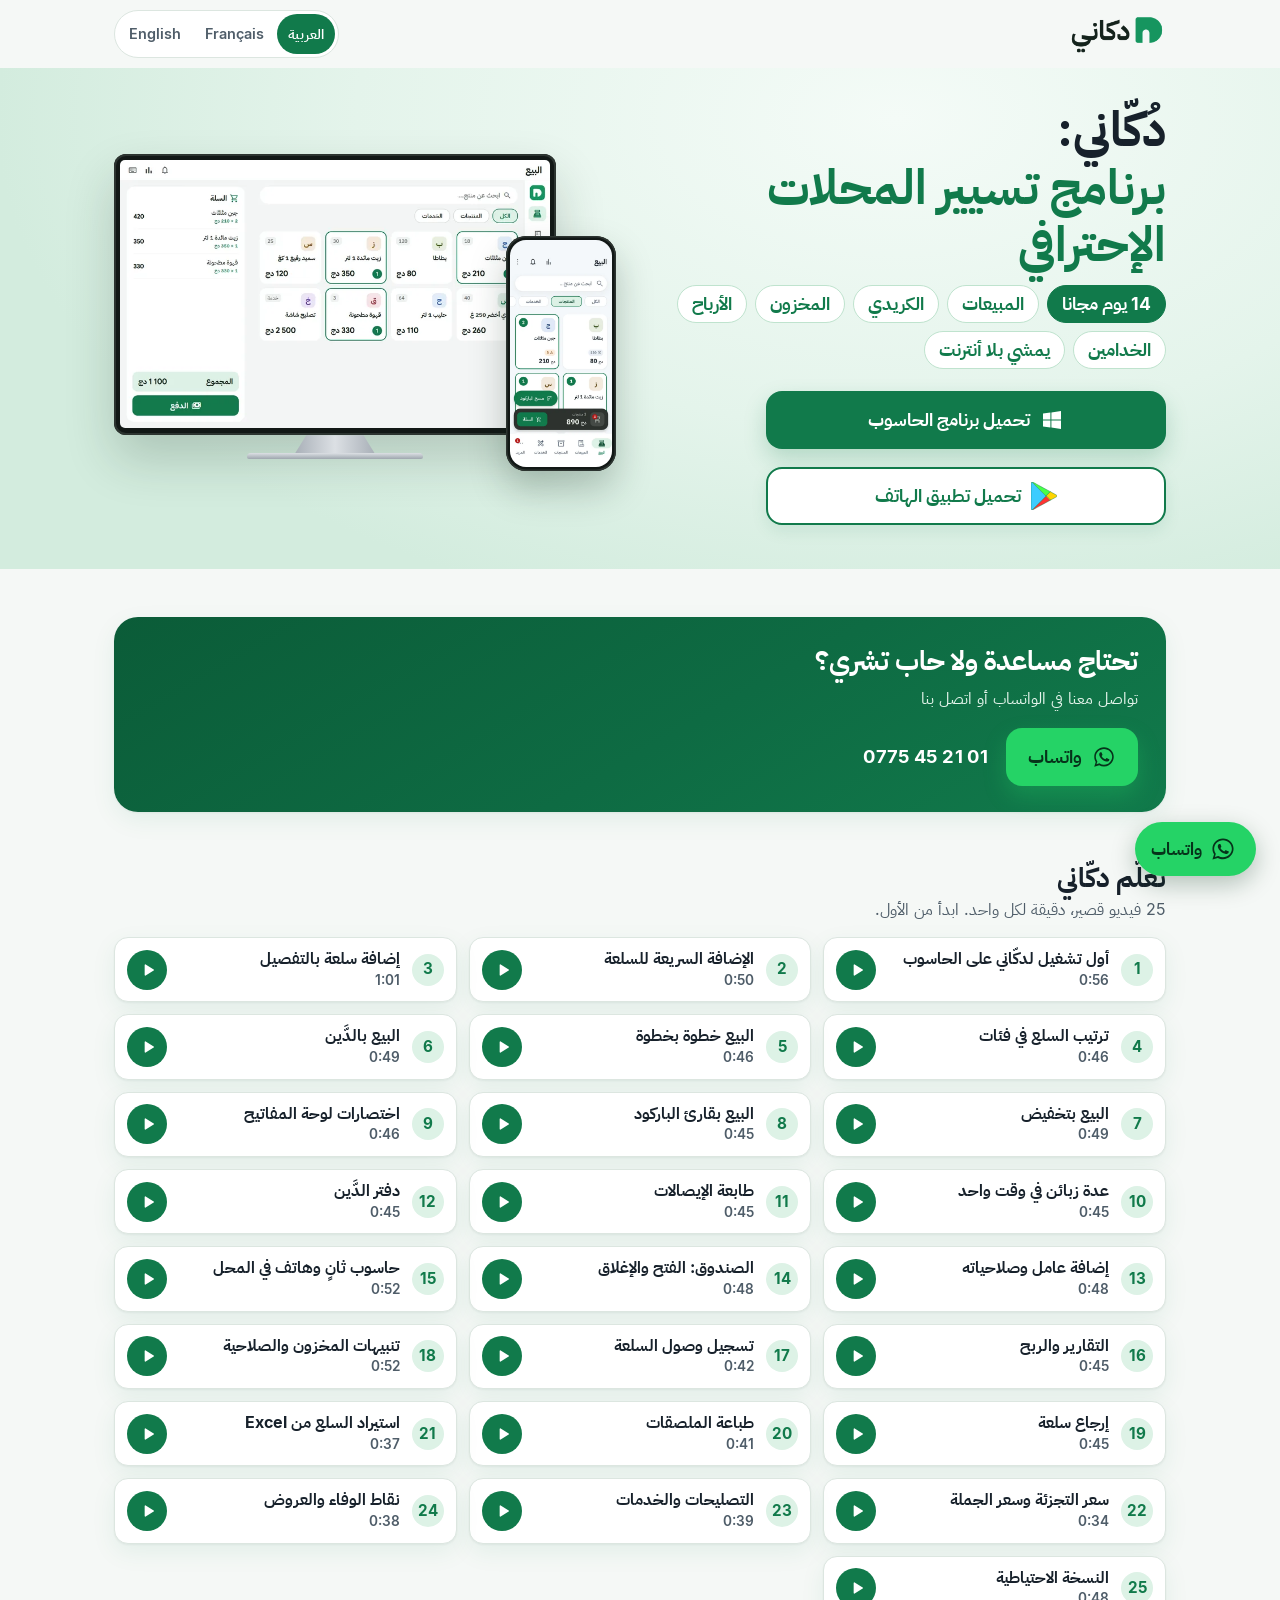
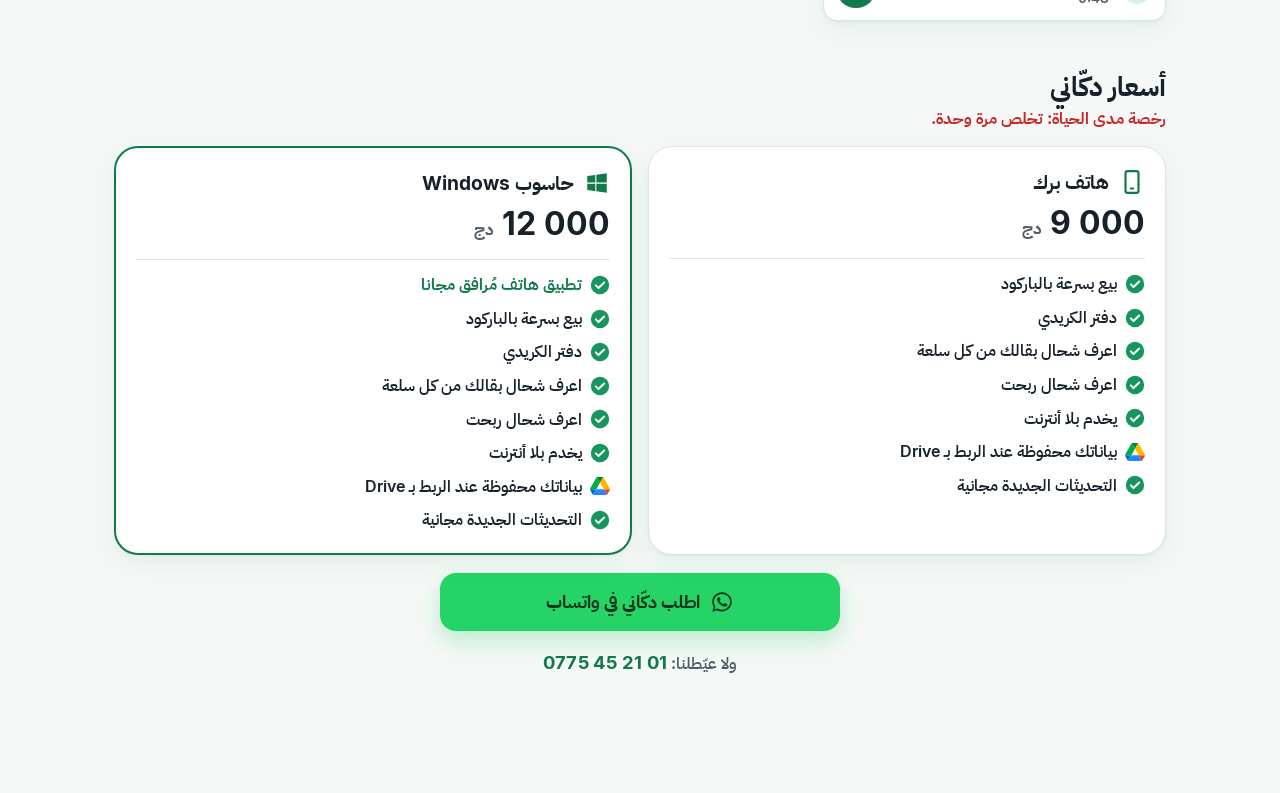
==== commit fdd77c54: "feat(download): 14-day trial and staff as pills - Move the "14 days free" badge into the pills, firs" ====
--- a/download/index.html
+++ b/download/index.html
@@ -65,11 +65,8 @@
   h1 .g { color: var(--green); display: block; }
   /* What the app does, as pills under the title. */
   .pills { list-style: none; margin: 12px 0 0; padding: 0; display: flex; flex-wrap: wrap; gap: 8px; }
+  .pills li.trial-pill { background: var(--green); color: #fff; border-color: var(--green); }
   .pills li { background: #fff; color: var(--green); border: 1.5px solid #BFE3CE; border-radius: 999px; padding: 4px 14px; font-weight: 700; font-size: clamp(.95rem, 3.4vw, 1.1rem); }
-  .trial { display: flex; flex-wrap: wrap; align-items: center; gap: 6px 14px; margin-top: 16px; }
-  .trial-badge { display: inline-flex; align-items: baseline; gap: 8px; background: var(--green); color: #fff; border-radius: 16px; padding: 3px 16px 5px; box-shadow: 0 10px 24px rgba(17,122,75,.25); }
-  .trial-num { font-size: 1.9rem; font-weight: 700; line-height: 1.1; }
-  .trial-word { font-size: 1.15rem; font-weight: 700; }
 
   /* Download buttons. The one for this device comes first (see data-device rules below). */
   .get { display: flex; flex-direction: column; gap: 18px; margin-top: 22px; max-width: 400px; }
@@ -192,8 +189,6 @@
     .hero { padding: 32px 0 44px; }
     .hero-in { grid-template-columns: 1fr 1fr; gap: 48px; }
     .devices { max-width: 540px; }
-    .trial-num { font-size: 2.4rem; }
-    .trial-word { font-size: 1.35rem; }
     .sec { padding-top: 48px; }
     .lessons { grid-template-columns: repeat(3, 1fr); }
   }
@@ -241,10 +236,7 @@
     <div class="wrap hero-in">
       <div>
         <h1 id="hero-title"><span data-t="h1a">دُكّاني:</span> <span class="g" data-t="h1b">برنامج تسيير المحلات الإحترافي</span></h1>
-        <ul class="pills"><li data-t="pill1">المبيعات</li><li data-t="pill2">الكريدي</li><li data-t="pill3">المخزون</li><li data-t="pill4">الأرباح</li><li data-t="pill5">يمشي بلا أنترنت</li></ul>
-        <div class="trial">
-          <span class="trial-badge"><span class="trial-num ltr">14</span><span class="trial-word" data-t="trialWord">يوم مجانا</span></span>
-        </div>
+        <ul class="pills"><li class="trial-pill"><bdi class="ltr">14</bdi> <span data-t="trialWord">يوم مجانا</span></li><li data-t="pill1">المبيعات</li><li data-t="pill2">الكريدي</li><li data-t="pill3">المخزون</li><li data-t="pill4">الأرباح</li><li data-t="pill6">الخدامين</li><li data-t="pill5">يمشي بلا أنترنت</li></ul>
 
         <div class="get" id="download">
           <p class="notice" id="phone-get-win" hidden data-t="phoneGetWin">هذا الرابط لتحميل نسخة الحاسوب. افتحه على حاسوبك، أو حمّل تطبيق الهاتف من Google Play.</p>
@@ -351,7 +343,7 @@
       title: 'تحميل دكّاني · Doukkany',
       skip: 'انتقل إلى التحميل', home: 'دكّاني: الصفحة الرئيسية',
       h1a: 'دُكّاني:', h1b: 'برنامج تسيير المحلات الإحترافي',
-      pill1: 'المبيعات', pill2: 'الكريدي', pill3: 'المخزون', pill4: 'الأرباح', pill5: 'يمشي بلا أنترنت',
+      pill1: 'المبيعات', pill2: 'الكريدي', pill3: 'المخزون', pill4: 'الأرباح', pill6: 'الخدامين', pill5: 'يمشي بلا أنترنت',
       trialWord: 'يوم مجانا',
       altPc: 'شاشة البيع في دكّاني على حاسوب Windows', altPhone: 'شاشة البيع في دكّاني على هاتف Android',
       winBtn: 'تحميل برنامج الحاسوب',
@@ -380,7 +372,7 @@
       title: 'Télécharger Doukkany',
       skip: 'Aller au téléchargement', home: 'Doukkany : accueil',
       h1a: 'Doukkany :', h1b: 'le logiciel professionnel de gestion de magasin',
-      pill1: 'Ventes', pill2: 'Crédit clients', pill3: 'Stock', pill4: 'Bénéfices', pill5: 'Marche sans internet',
+      pill1: 'Ventes', pill2: 'Crédit clients', pill3: 'Stock', pill4: 'Bénéfices', pill6: 'Employés', pill5: 'Marche sans internet',
       trialWord: 'jours gratuits',
       altPc: 'Écran de vente de Doukkany sur un PC Windows', altPhone: 'Écran de vente de Doukkany sur un téléphone Android',
       winBtn: 'Télécharger le logiciel PC',
@@ -409,7 +401,7 @@
       title: 'Download Doukkany',
       skip: 'Skip to download', home: 'Doukkany: home',
       h1a: 'Doukkany:', h1b: 'the professional shop management software',
-      pill1: 'Sales', pill2: 'Customer credit', pill3: 'Stock', pill4: 'Profit', pill5: 'Works offline',
+      pill1: 'Sales', pill2: 'Customer credit', pill3: 'Stock', pill4: 'Profit', pill6: 'Staff', pill5: 'Works offline',
       trialWord: 'days free',
       altPc: 'Doukkany sales screen on a Windows PC', altPhone: 'Doukkany sales screen on an Android phone',
       winBtn: 'Download the PC software',
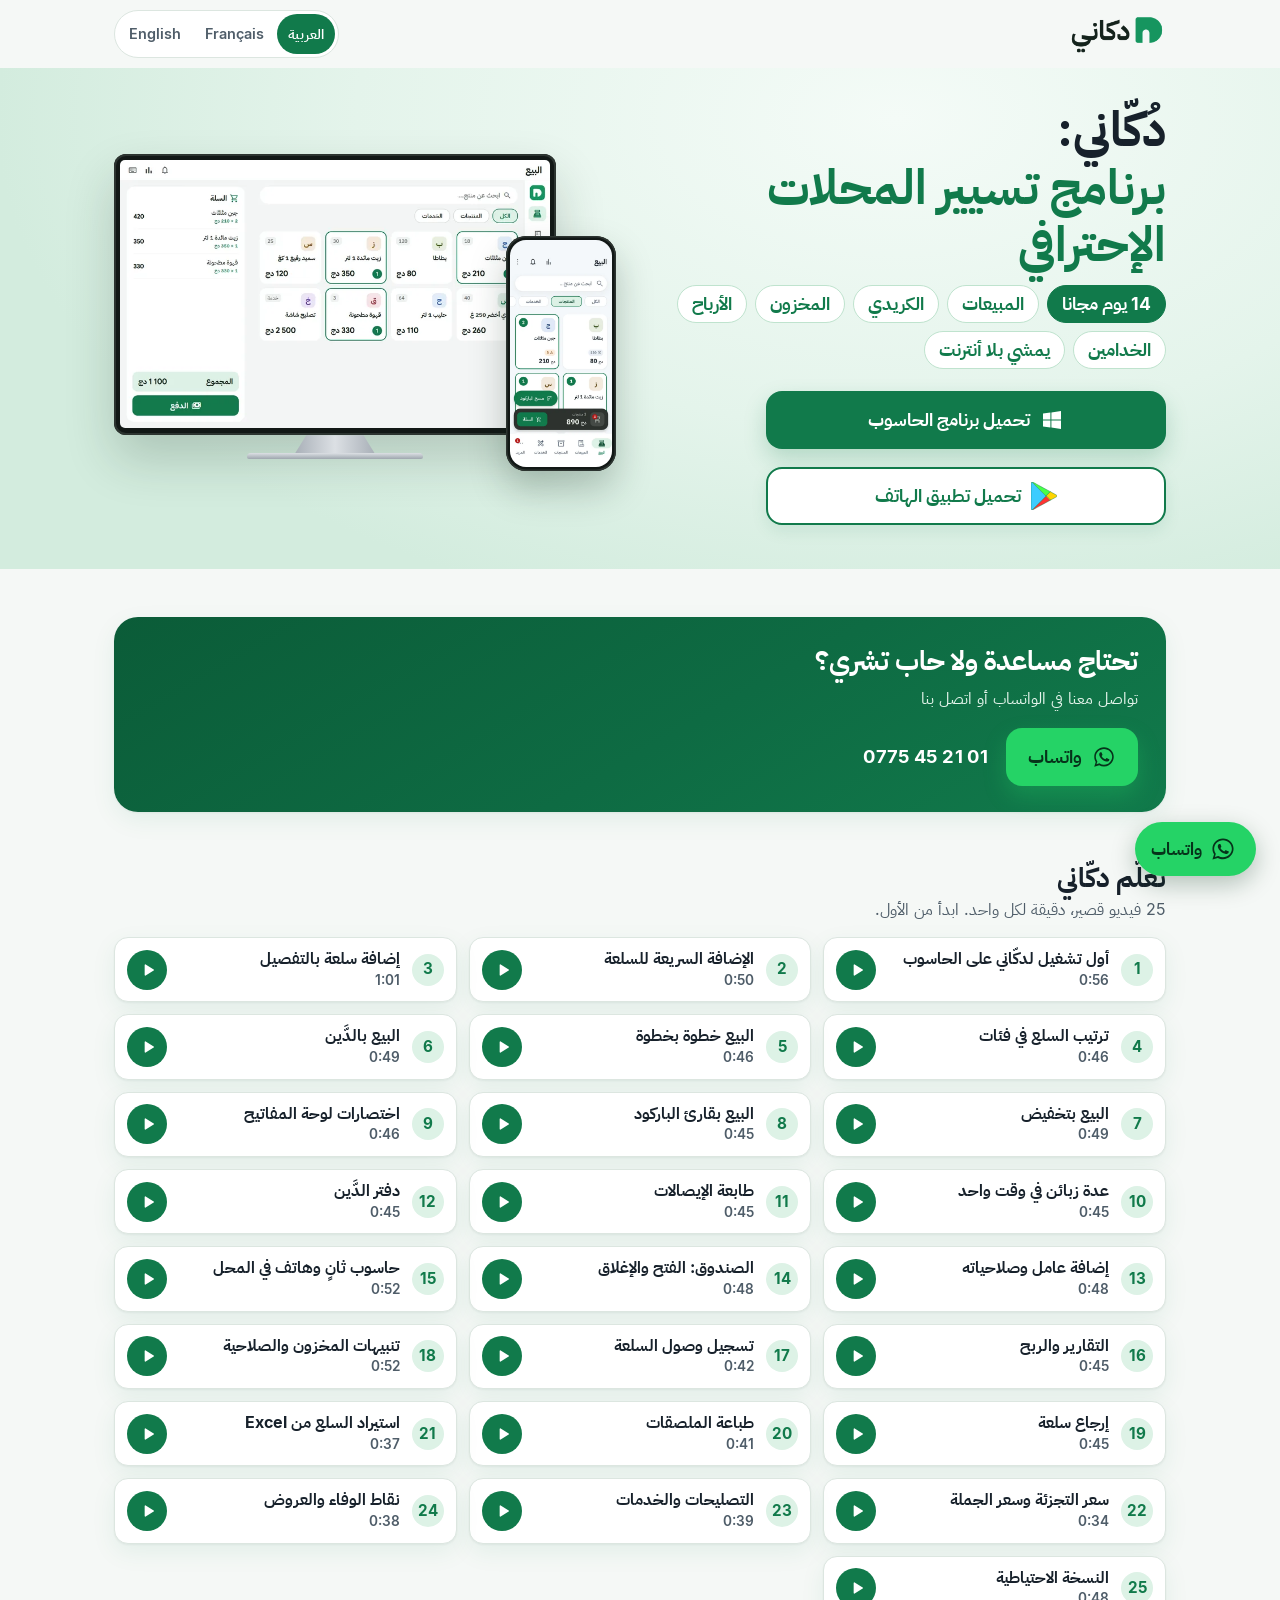
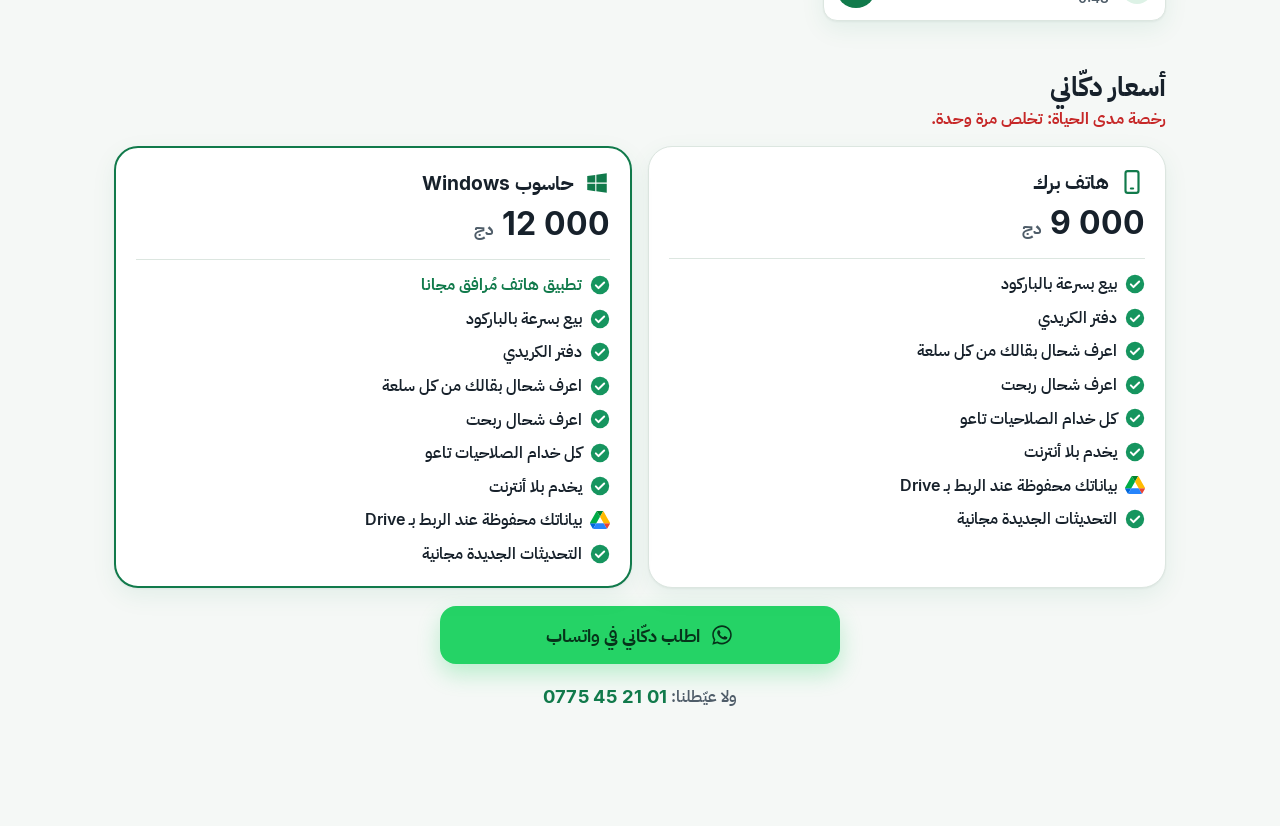
==== commit 0561d2fc: "feat(download): PC button on phones opens copy, email and download here On phones the PC button is s" ====
--- a/download/index.html
+++ b/download/index.html
@@ -90,11 +90,17 @@
   .msg { font-size: .92rem; font-weight: 600; color: var(--green); }
   .notice { background: #FFF8E1; border: 1px solid #F3DC8B; color: #5B4300; border-radius: var(--r-sm); padding: 10px 12px; font-weight: 600; font-size: .95rem; }
 
-  /* Phones: the Google Play button first, and the computer row only sends the link to the PC. */
-  #send-btn { display: none; }
+  /* Phones: the Google Play button first. The PC button is a second (white) button there and
+     opens three choices (#win-opts): copy the link, send it by email, download here. */
   html[data-device="android"] #row-and, html[data-device="ios"] #row-and { order: -1; }
-  html[data-device="android"] #win-btn, html[data-device="ios"] #win-btn { display: none; }
-  html[data-device="android"] #send-btn, html[data-device="ios"] #send-btn { display: inline-flex; }
+  html[data-device="android"] #win-btn, html[data-device="ios"] #win-btn { background: #fff; color: var(--green); border: 2px solid var(--green); box-shadow: none; min-height: 50px; font-size: 1rem; padding: 8px 18px; }
+  html[data-device="android"] #win-btn:hover, html[data-device="ios"] #win-btn:hover { background: var(--mint-2); }
+  #win-btn .chev { width: 18px; height: 18px; transition: transform .15s; }
+  #win-btn[aria-expanded="true"] .chev { transform: rotate(180deg); }
+  html:not([data-device="android"]):not([data-device="ios"]) #win-btn .chev { display: none; }
+  .win-opts { display: flex; flex-direction: column; gap: 8px; width: 100%; padding: 10px; background: #fff; border: 1px solid var(--line); border-radius: var(--r-md); }
+  .win-opts .btn { min-height: 48px; font-size: 1rem; padding: 8px 14px; justify-content: flex-start; }
+  .win-opts .get-note { margin: -2px 4px 0; font-size: .85rem; }
   #row-links { display: none; }
   #wa-links { font-size: 1rem; padding-inline: 14px; }
   /* Right under the phone download button (#row-and is moved first on phones too). */
@@ -207,7 +213,9 @@
   <symbol id="i-win" viewBox="0 0 24 24"><path d="M3 5.6 10.4 4.6v7H3zM11.4 4.4 21 3v8.6h-9.6zM3 12.6h7.4v7L3 18.4zM11.4 12.6H21V21l-9.6-1.4z"/></symbol>
   <symbol id="i-wa" viewBox="0 0 32 32"><path d="M16 3C8.8 3 3 8.7 3 15.8c0 2.5.7 4.8 2 6.8L3 29l6.6-2c1.9 1 4.1 1.6 6.4 1.6 7.2 0 13-5.7 13-12.8S23.2 3 16 3zm0 23.3c-2.1 0-4-.6-5.7-1.6l-.4-.2-3.9 1.2 1.2-3.8-.3-.4c-1.1-1.7-1.8-3.6-1.8-5.7C5.1 10 10 5.2 16 5.2S26.9 10 26.9 15.8 22 26.3 16 26.3zm6-7.8c-.3-.2-1.9-1-2.2-1.1-.3-.1-.5-.2-.7.2-.2.3-.8 1-1 1.2-.2.2-.4.2-.7.1-.3-.2-1.4-.5-2.6-1.6-1-.9-1.6-1.9-1.8-2.2-.2-.3 0-.5.1-.7l.5-.6c.2-.2.2-.4.3-.6.1-.2 0-.4 0-.6l-1-2.4c-.3-.6-.5-.5-.7-.5h-.6c-.2 0-.6.1-.9.4-.3.3-1.1 1.1-1.1 2.7s1.2 3.2 1.3 3.4c.2.2 2.3 3.6 5.7 5 2.8 1.1 3.4.9 4 .8.6-.1 1.9-.8 2.2-1.5.3-.7.3-1.4.2-1.5-.1-.2-.3-.3-.6-.4z"/></symbol>
   <symbol id="i-dl" viewBox="0 0 24 24"><path d="M12 3v12M7 10l5 5 5-5M4 19h16"/></symbol>
-  <symbol id="i-send" viewBox="0 0 24 24"><path d="M22 2 11 13M22 2l-7 20-4-9-9-4z"/></symbol>
+  <symbol id="i-copy" viewBox="0 0 24 24"><rect x="9" y="9" width="12" height="12" rx="2"/><path d="M5 15H4a1 1 0 0 1-1-1V4a1 1 0 0 1 1-1h10a1 1 0 0 1 1 1v1"/></symbol>
+  <symbol id="i-mail" viewBox="0 0 24 24"><rect x="3" y="5" width="18" height="14" rx="2"/><path d="m3 7 9 6 9-6"/></symbol>
+  <symbol id="i-chev" viewBox="0 0 24 24"><path d="m6 9 6 6 6-6"/></symbol>
   <symbol id="i-phone" viewBox="0 0 24 24"><rect x="6" y="2" width="12" height="20" rx="2"/><path d="M11 18h2"/></symbol>
   <symbol id="i-check" viewBox="0 0 24 24"><circle cx="12" cy="12" r="11" fill="currentColor"/><path d="M7 12.5l3.2 3.2L17 9" fill="none" stroke="#fff" stroke-width="2.4" stroke-linecap="round" stroke-linejoin="round"/></symbol>
   <symbol id="i-gdrive" viewBox="0 0 87.3 78"><path d="m6.6 66.85 3.85 6.65c.8 1.4 1.95 2.5 3.3 3.3l13.75-23.8h-27.5c0 1.55.4 3.1 1.2 4.5z" fill="#0066da"/><path d="m43.65 25-13.75-23.8c-1.35.8-2.5 1.9-3.3 3.3l-25.4 44a9.06 9.06 0 0 0 -1.2 4.5h27.5z" fill="#00ac47"/><path d="m73.55 76.8c1.35-.8 2.5-1.9 3.3-3.3l1.6-2.75 7.65-13.25c.8-1.4 1.2-2.95 1.2-4.5h-27.502l5.852 11.5z" fill="#ea4335"/><path d="m43.65 25 13.75-23.8c-1.35-.8-2.9-1.2-4.5-1.2h-18.5c-1.6 0-3.15.45-4.5 1.2z" fill="#00832d"/><path d="m59.8 53h-32.3l-13.75 23.8c1.35.8 2.9 1.2 4.5 1.2h50.8c1.6 0 3.15-.45 4.5-1.2z" fill="#2684fc"/><path d="m73.4 26.5-12.7-22c-.8-1.4-1.95-2.5-3.3-3.3l-13.75 23.8 16.15 28h27.45c0-1.55-.4-3.1-1.2-4.5z" fill="#ffba00"/></symbol>
@@ -242,10 +250,16 @@
           <p class="notice" id="phone-get-win" hidden data-t="phoneGetWin">هذا الرابط لتحميل نسخة الحاسوب. افتحه على حاسوبك، أو حمّل تطبيق الهاتف من Google Play.</p>
 
           <div class="get-row" id="row-win">
-            <a class="btn block" id="win-btn" href="https://github.com/dzstoredzd/doukkany-releases/releases/latest"><svg class="ic f" aria-hidden="true"><use href="#i-win"/></svg><span data-t="winBtn">تحميل برنامج الحاسوب</span></a>
-            <button type="button" class="btn soft" id="send-btn"><svg class="ic" aria-hidden="true"><use href="#i-send"/></svg><span data-t="sendBtn">ابعث الرابط للحاسوب</span></button>
+            <a class="btn block" id="win-btn" href="https://github.com/dzstoredzd/doukkany-releases/releases/latest"><svg class="ic f" aria-hidden="true"><use href="#i-win"/></svg><span data-t="winBtn">تحميل برنامج الحاسوب</span><svg class="ic chev" aria-hidden="true"><use href="#i-chev"/></svg></a>
+            <!-- Phones only: the PC button opens these choices (a computer downloads at once). -->
+            <div class="win-opts" id="win-opts" hidden>
+              <button type="button" class="btn soft block" id="opt-copy"><svg class="ic" aria-hidden="true"><use href="#i-copy"/></svg><span data-t="optCopy">انسخ رابط التحميل</span></button>
+              <a class="btn soft block" id="opt-mail" href="mailto:"><svg class="ic" aria-hidden="true"><use href="#i-mail"/></svg><span data-t="optMail">ابعث الرابط في الإيميل</span></a>
+              <button type="button" class="btn soft block" id="opt-here"><svg class="ic" aria-hidden="true"><use href="#i-dl"/></svg><span data-t="optHere">حمّل البرنامج هنا</span></button>
+              <p class="get-note" data-t="optHereNote">التحميل يبدأ في هذا الهاتف. البرنامج يخدم غير على حاسوب Windows.</p>
+            </div>
             <p class="status" id="status" role="status"></p>
-            <p class="msg" id="send-msg" role="status"></p>
+            <p class="msg" id="win-msg" role="status"></p>
           </div>
 
           <div class="get-row" id="row-and">
@@ -303,6 +317,7 @@
           <li><svg class="ck" aria-hidden="true"><use href="#i-check"/></svg><span data-t="f2">دفتر الكريدي</span></li>
           <li><svg class="ck" aria-hidden="true"><use href="#i-check"/></svg><span data-t="f3">اعرف شحال بقالك من كل سلعة</span></li>
           <li><svg class="ck" aria-hidden="true"><use href="#i-check"/></svg><span data-t="f4">اعرف شحال ربحت</span></li>
+          <li><svg class="ck" aria-hidden="true"><use href="#i-check"/></svg><span data-t="fStaff">كل خدام الصلاحيات تاعو</span></li>
           <li><svg class="ck" aria-hidden="true"><use href="#i-check"/></svg><span data-t="f5">يخدم بلا أنترنت</span></li>
           <li><svg class="ck gd" aria-hidden="true"><use href="#i-gdrive"/></svg><span data-t="fDrive">بياناتك محفوظة عند الربط بـ Drive</span></li>
           <li><svg class="ck" aria-hidden="true"><use href="#i-check"/></svg><span data-t="f6">التحديثات الجديدة مجانية</span></li>
@@ -317,6 +332,7 @@
           <li><svg class="ck" aria-hidden="true"><use href="#i-check"/></svg><span data-t="f2">دفتر الكريدي</span></li>
           <li><svg class="ck" aria-hidden="true"><use href="#i-check"/></svg><span data-t="f3">اعرف شحال بقالك من كل سلعة</span></li>
           <li><svg class="ck" aria-hidden="true"><use href="#i-check"/></svg><span data-t="f4">اعرف شحال ربحت</span></li>
+          <li><svg class="ck" aria-hidden="true"><use href="#i-check"/></svg><span data-t="fStaff">كل خدام الصلاحيات تاعو</span></li>
           <li><svg class="ck" aria-hidden="true"><use href="#i-check"/></svg><span data-t="f5">يخدم بلا أنترنت</span></li>
           <li><svg class="ck gd" aria-hidden="true"><use href="#i-gdrive"/></svg><span data-t="fDrive">بياناتك محفوظة عند الربط بـ Drive</span></li>
           <li><svg class="ck" aria-hidden="true"><use href="#i-check"/></svg><span data-t="f6">التحديثات الجديدة مجانية</span></li>
@@ -334,6 +350,7 @@
 
 <script src="../js/offer.js?v=4"></script>
 <script src="../js/lessons.js?v=1"></script>
+<script src="../start/counter.js?v=3"></script>
 <script src="../js/tracking.js?v=5"></script>
 <script>
 (function () {
@@ -351,8 +368,9 @@
       playBtn: 'تحميل تطبيق الهاتف',
       iosReq: 'تطبيق الهاتف متوفر على Android فقط حاليًا.',
       phoneGetWin: 'هذا الرابط لتحميل نسخة الحاسوب. افتحه على حاسوبك، أو حمّل تطبيق الهاتف من Google Play.',
-      sendBtn: 'ابعث الرابط للحاسوب',
-      sent: 'تم. افتح الرابط على الحاسوب والتحميل يبدأ وحده.',
+      optCopy: 'انسخ رابط التحميل', optMail: 'ابعث الرابط في الإيميل', optHere: 'حمّل البرنامج هنا',
+      optHereNote: 'التحميل يبدأ في هذا الهاتف. البرنامج يخدم غير على حاسوب Windows.',
+      copied: 'تنسخ الرابط. افتحه على الحاسوب والتحميل يبدأ وحده.',
       shareText: 'رابط تحميل دكّاني للحاسوب (Windows 10 وما بعده):',
       supportTitle: 'تحتاج مساعدة ولا حاب تشري؟',
       supportText: 'تواصل معنا في الواتساب أو اتصل بنا',
@@ -365,7 +383,7 @@
       planPhone: 'هاتف برك',
       planPc: 'حاسوب Windows',
       da: 'دج',
-      fPhone: 'تطبيق هاتف مُرافق مجانا', f1: 'بيع بسرعة بالباركود', f2: 'دفتر الكريدي', f3: 'اعرف شحال بقالك من كل سلعة', f4: 'اعرف شحال ربحت', f5: 'يخدم بلا أنترنت', fDrive: 'بياناتك محفوظة عند الربط بـ Drive', f6: 'التحديثات الجديدة مجانية',
+      fPhone: 'تطبيق هاتف مُرافق مجانا', f1: 'بيع بسرعة بالباركود', f2: 'دفتر الكريدي', f3: 'اعرف شحال بقالك من كل سلعة', f4: 'اعرف شحال ربحت', fStaff: 'كل خدام الصلاحيات تاعو', f5: 'يخدم بلا أنترنت', fDrive: 'بياناتك محفوظة عند الربط بـ Drive', f6: 'التحديثات الجديدة مجانية',
 
     },
     fr: {
@@ -380,8 +398,9 @@
       playBtn: 'Télécharger l’app mobile',
       iosReq: 'L’application mobile n’existe que sur Android pour l’instant.',
       phoneGetWin: 'Ce lien sert à télécharger la version PC. Ouvrez-le sur votre ordinateur, ou installez l’application mobile depuis Google Play.',
-      sendBtn: 'Envoyer le lien au PC',
-      sent: 'C’est fait. Ouvrez le lien sur le PC : le téléchargement démarre tout seul.',
+      optCopy: 'Copier le lien de téléchargement', optMail: 'Envoyer le lien par e-mail', optHere: 'Télécharger le logiciel ici',
+      optHereNote: 'Le téléchargement démarre sur ce téléphone. Le logiciel ne marche que sur un PC Windows.',
+      copied: 'Lien copié. Ouvrez-le sur le PC : le téléchargement démarre tout seul.',
       shareText: 'Lien de téléchargement de Doukkany pour PC (Windows 10 et plus) :',
       supportTitle: 'Besoin d’aide ou envie d’acheter ?',
       supportText: 'Contactez-nous sur WhatsApp ou appelez-nous',
@@ -394,7 +413,7 @@
       planPhone: 'Téléphone seul',
       planPc: 'PC Windows',
       da: 'DA',
-      fPhone: 'Application mobile compagnon offerte', f1: 'Vente rapide par code-barres', f2: 'Carnet de crédit', f3: 'Le stock de chaque produit', f4: 'Votre vrai bénéfice', f5: 'Marche sans internet', fDrive: 'Données sauvegardées avec Google Drive', f6: 'Mises à jour gratuites',
+      fPhone: 'Application mobile compagnon offerte', f1: 'Vente rapide par code-barres', f2: 'Carnet de crédit', f3: 'Le stock de chaque produit', f4: 'Votre vrai bénéfice', fStaff: 'Chaque employé a ses droits', f5: 'Marche sans internet', fDrive: 'Données sauvegardées avec Google Drive', f6: 'Mises à jour gratuites',
 
     },
     en: {
@@ -409,8 +428,9 @@
       playBtn: 'Download the phone app',
       iosReq: 'The phone app is only on Android for now.',
       phoneGetWin: 'This link downloads the PC version. Open it on your computer, or get the phone app from Google Play.',
-      sendBtn: 'Send the link to your PC',
-      sent: 'Done. Open the link on your PC: the download starts by itself.',
+      optCopy: 'Copy the download link', optMail: 'Send the link by email', optHere: 'Download the software here',
+      optHereNote: 'The download starts on this phone. The software only runs on a Windows PC.',
+      copied: 'Link copied. Open it on your PC: the download starts by itself.',
       shareText: 'Doukkany download link for PC (Windows 10 and newer):',
       supportTitle: 'Need help, or ready to buy?',
       supportText: 'Contact us on WhatsApp or call us',
@@ -423,7 +443,7 @@
       planPhone: 'Phone only',
       planPc: 'Windows PC',
       da: 'DZD',
-      fPhone: 'Free companion phone app', f1: 'Fast barcode selling', f2: 'Customer credit book', f3: 'Stock left for every product', f4: 'Know your profit', f5: 'Works without internet', fDrive: 'Your data is safe when linked to Google Drive', f6: 'Free future updates',
+      fPhone: 'Free companion phone app', f1: 'Fast barcode selling', f2: 'Customer credit book', f3: 'Stock left for every product', f4: 'Know your profit', fStaff: 'Each staff member has their own permissions', f5: 'Works without internet', fDrive: 'Your data is safe when linked to Google Drive', f6: 'Free future updates',
 
     }
   };
@@ -443,7 +463,48 @@
 
   // ---- Tracking (../js/tracking.js). The page works the same if it did not load. ----
   var tracking = window.dkTracking || null;
-  function track(name, p) { try { if (tracking) tracking.track(name, p); } catch (e) {} }
+  // Every event goes to Google Tag Manager (tracking.js) AND to our own anonymous counter
+  // (../start/counter.js, the same one as /start/; DECISIONS "Website counter on /download/").
+  function track(name, p) {
+    try { if (tracking) tracking.track(name, p); } catch (e) {}
+    try { if (ownCounter) ownCounter.count(name, p); } catch (e) {}
+  }
+
+  // ---- Our own counter: every visitor, anonymous (a random visit id kept in memory only,
+  // no cookie), fixed choices only, never a name, phone or email. Only on the real site;
+  // ?dk_debug=1 elsewhere keeps what would be sent in window.__dkCounterSent. ----
+  var COUNTER = window.DK_COUNTER || null;
+  var COUNTER_LIVE = location.hostname === 'yousoft.site';
+  // The site that sent the visitor: its host name only.
+  var REFERRER = (function () {
+    try {
+      var h = document.referrer ? new URL(document.referrer).hostname.toLowerCase() : '';
+      return h && h !== location.hostname && /^[a-z0-9.-]{1,100}$/.test(h) ? h : '';
+    } catch (e) { return ''; }
+  })();
+  var ownCounter = (function () {
+    if (!COUNTER) return null;
+    var debug = !COUNTER_LIVE && new URLSearchParams(location.search).get('dk_debug') === '1';
+    var internal = false;
+    try { internal = localStorage.getItem('dk_internal') === '1'; } catch (e) {}
+    var ad = COUNTER.campaignFrom(location.search);
+    var c = COUNTER.createCounter({
+      on: COUNTER_LIVE || debug, internal: internal,
+      base: function () {
+        var b = { page: 'download', page_language: lang, device: DEVICE };
+        if (REFERRER) b.referrer = REFERRER;
+        Object.keys(ad).forEach(function (k) { b[k] = ad[k]; });
+        return b;
+      },
+      post: COUNTER_LIVE ? COUNTER.browserPost : function (url, body) {
+        (window.__dkCounterSent = window.__dkCounterSent || []).push(JSON.parse(body));
+      }
+    });
+    function leave() { c.flush(true); }
+    window.addEventListener('pagehide', leave);
+    document.addEventListener('visibilitychange', function () { if (document.visibilityState === 'hidden') leave(); });
+    return c;
+  })();
 
   // Adds this visit's campaign (utm_*) to a link we hand out, so the visit it leads to
   // (often on another device) keeps the same ad. 'via' says how the link was handed out.
@@ -502,7 +563,7 @@
     $('wa-buy').href = 'https://wa.me/' + WA_NUMBER + '?text=' + encodeURIComponent(t.waBuyMessage);
     $('wa-links').href = 'https://wa.me/' + WA_NUMBER + '?text=' + encodeURIComponent(t.linksMessage);
     if ($('status').textContent) $('status').textContent = t.starting;
-    $('send-msg').textContent = '';
+    $('win-msg').textContent = '';
     renderLessons();
     try { localStorage.setItem('doukkany-lang', lang); } catch (e) {}
   }
@@ -608,6 +669,14 @@
   }
 
   $('win-btn').addEventListener('click', function (e) {
+    // Phones: open or close the three choices (copy, email, download here). Nothing starts.
+    if (IS_PHONE) {
+      e.preventDefault();
+      var open = $('win-opts').hidden;
+      $('win-opts').hidden = !open;
+      $('win-btn').setAttribute('aria-expanded', String(open));
+      return;
+    }
     if (latest) { trackWindows('button', latest); return; } // the link already points to the newest installer
     e.preventDefault();
     startDownload('button');
@@ -618,26 +687,42 @@
     track('google_play_clicked', { platform: 'android', link_type: 'play_store' });
   });
 
-  // ---- Phones: send the PC link to yourself (share sheet, else WhatsApp) ----
-  $('send-btn').addEventListener('click', function () {
+  // ---- Phones: the PC button's three choices ----
+  // The link handed out is this page with ?get=windows (winLink): opened on a computer it starts
+  // the newest installer by itself, and it keeps the ad words. Not the .exe address: that one
+  // would stay on today's version and skip our counter.
+  if (IS_PHONE) $('win-btn').setAttribute('aria-expanded', 'false');
+  $('win-btn').setAttribute('aria-controls', 'win-opts');
+
+  // Copy: the clipboard, else the old copy command. Counted only when it worked.
+  $('opt-copy').addEventListener('click', function () {
+    var text = winLink('copy');
+    function done(how) {
+      $('win-msg').textContent = TEXT[lang].copied;
+      track('download_link_copied', { method: how, link_type: 'copy' });
+    }
+    function fallback() {
+      var ta = document.createElement('textarea');
+      ta.value = text; ta.setAttribute('readonly', ''); ta.style.position = 'fixed'; ta.style.opacity = '0';
+      document.body.appendChild(ta); ta.select();
+      try { if (document.execCommand('copy')) done('exec_command'); } catch (e) {}
+      document.body.removeChild(ta);
+    }
+    if (navigator.clipboard && window.isSecureContext) {
+      navigator.clipboard.writeText(text).then(function () { done('clipboard'); }, fallback);
+    } else fallback();
+  });
+
+  // Email: opens the phone's email app with the link written in; we cannot know it was sent.
+  $('opt-mail').addEventListener('click', function () {
     var t = TEXT[lang];
-    if (navigator.share) {
-      navigator.share({ title: t.title, text: t.shareText, url: winLink('share') }).then(function () {
-        $('send-msg').textContent = t.sent;
-        track('download_link_shared', { method: 'web_share' });
-      }, function (err) {
-        if (err && err.name === 'AbortError') return; // closed without sharing: not counted
-        shareByWhatsApp();
-      });
-    } else {
-      shareByWhatsApp();
-    }
-  });
-  // WhatsApp opens with the link written in; we cannot know it was sent.
-  function shareByWhatsApp() {
-    track('download_link_shared', { method: 'whatsapp' });
-    window.open('https://wa.me/?text=' + encodeURIComponent(TEXT[lang].shareText + '\n' + winLink('share')), '_blank', 'noopener');
-  }
+    $('opt-mail').href = 'mailto:?subject=' + encodeURIComponent('Doukkany') +
+      '&body=' + encodeURIComponent(t.shareText + '\n' + winLink('email'));
+    track('download_email_app_opened', { method: 'mailto' });
+  });
+
+  // Download here: the installer goes to this phone (same as the computer button).
+  $('opt-here').addEventListener('click', function () { startDownload('button'); });
 
   // ---- WhatsApp support ----
   $('wa-btn').addEventListener('click', function () {
@@ -654,6 +739,8 @@
   });
 
   setLang(pickLang());
+  // One per page load, for our counter only (Google counts page views on its own).
+  try { if (ownCounter) ownCounter.count('page_viewed', {}); } catch (e) {}
 
   // A shared link like .../download/?get=windows starts the newest installer download on a
   // computer. On a phone it only explains that the link is for the computer.
